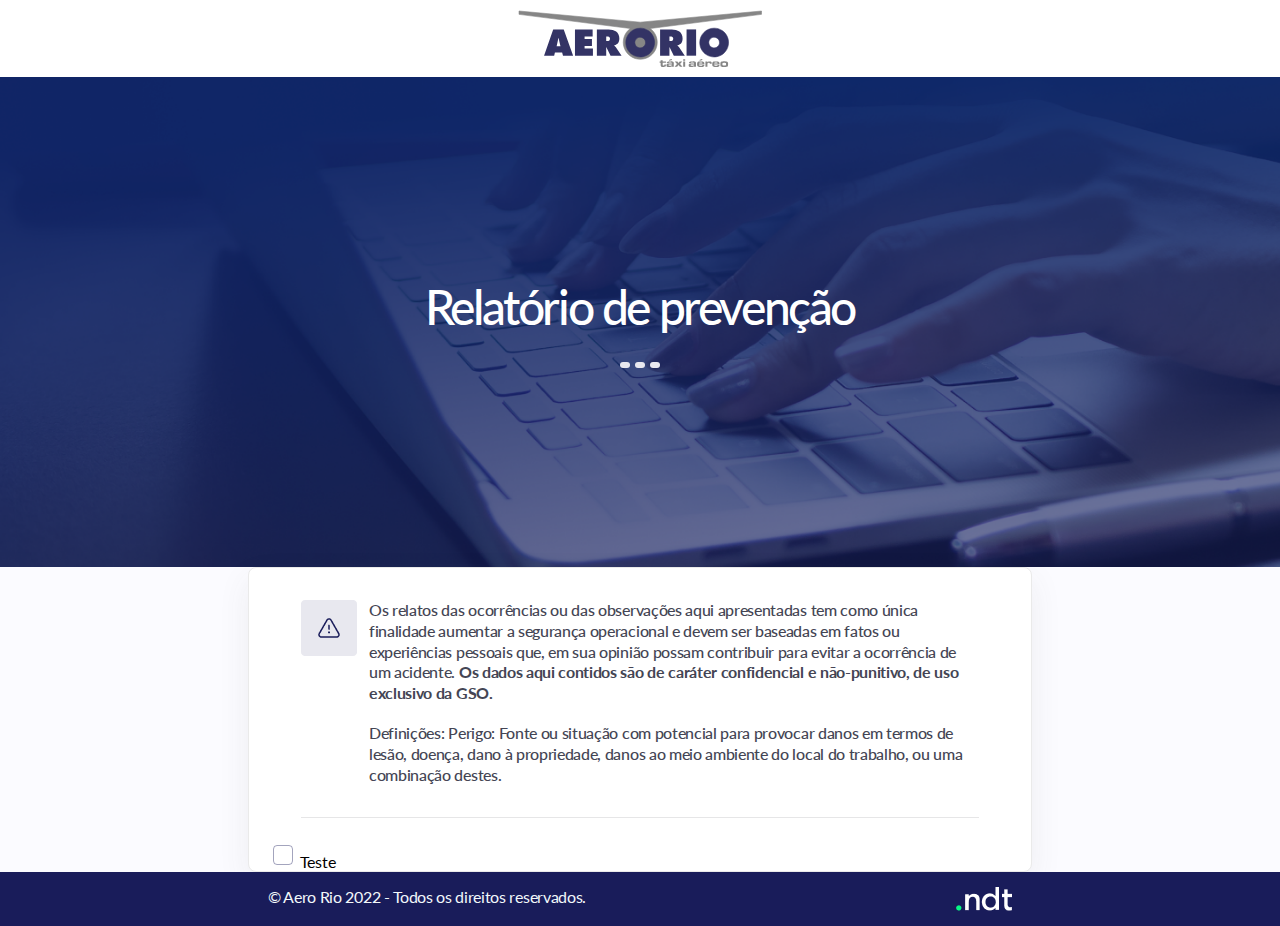
==== index.html @ 5cd5f774 "first commit" ====
<!DOCTYPE html>
<html lang="pt-br">
<head>
    <meta charset="UTF-8">
    <meta http-equiv="X-UA-Compatible" content="IE=edge">
    <meta name="viewport" content="width=device-width, initial-scale=1.0">
    <link href="https://fonts.googleapis.com/css2?family=Lato:wght@400;700&display=swap" rel="stylesheet">
    <link rel="stylesheet" href="assets/css/style.compilado.css">


    <title>Aero Rio - Prevenção 1</title>
</head>
<body>
    <main id="page__prevencao1">

        <!--MENU HEADER-->
        <nav id="header" class="intro-bg ">
            <div class="header container">
                <a href="/index.html"><img src="/assets/img/img-principal/aerorio-logo.svg" alt="logo da aero rio"></a>
            </div>
        </nav>
        <section id="introducao" class="introducao-bg">
            <h1>Relatório de prevenção</h1>
            <div class="swipper-introducao">
                <span></span>
                <span></span>
                <span></span>
            </div>
        </section>

        <section id="formulario-prevencao1" class="form-bg">
            <div class="formulario-prevencao1 container">
                <div class="informacao-formulario">
                    <div class="img-atencao">
                        <img src="/assets/img/img-principal/Warning.png" alt="">
                    </div>
                    <div class="informacoes">
                        <p>
                            Os relatos das ocorrências ou das observações aqui apresentadas tem como única 
                            finalidade aumentar a segurança operacional e devem ser baseadas em fatos ou experiências 
                            pessoais que, em sua opinião possam contribuir para evitar a ocorrência de um acidente. 
                           <span>Os dados aqui contidos são de caráter confidencial e não-punitivo, de uso exclusivo da GSO.</span> 
                        </p>
                        <br>
                        <p>
                            Definições: Perigo: Fonte ou situação com potencial para provocar danos 
                            em termos de lesão, doença, dano à propriedade, danos ao meio ambiente do local do 
                            trabalho, ou uma combinação destes.
                        </p>
                    </div>
                </div>

                <div class="detalhe-form">
                    <span id="ativo"></span>
                    <span></span>
                </div>

                <form action="#">
                    <div>
                        <input type="checkbox" id="teste" name="teste" checked>
                        <label for="teste">Teste</label>
                    </div>
                </form>
            </div>
        </section>

        <section id="footer" class="footer-bg">
            <div class="footer container">
                <p>&copy; Aero Rio 2022 - Todos os direitos reservados.</p>
                <div class="menus">
                    <a href=""><img src="/assets/img/img-principal/ndt-logo.png" alt=""></a>
                </div>
            </div>
        </section>
    </main>

    <script type="module" src="./assets/js/main.js"></script>

</body>
</html>
---- assets/css/style.compilado.css ----
body{--cor-branco: #ffffff;--cor-primary: #FF8D00;--cor-c1: #F8F9FA;--cor-c2: #F1F3F5;--cor-c3: #E9ECEF;--cor-c4: rgba(222, 226, 230, 1);--cor-c6: #ADB5BD;--cor-c7: #868E96;--cor-c8: #495057;--cor-c9: #343A40;--cor-c10: #212529;--cor-c11: #070C17}body,p,h1,h2,ul,li{margin:0px;padding:0px;font-family:"Lato",sans-serif}li{list-style:none}ol{padding:0}a{text-decoration:none}*::after,*::before{box-sizing:border-box}*{box-sizing:border-box;text-rendering:optimizelegibility;-webkit-font-smoothing:antialiased}button{background:initial;border:initial;-webkit-appearance:none;font-family:"Lato",sans-serif}button:active{border-style:initial}button:focus{outline:initial}button[type=button],button[type=submit],button[type=reset]{-webkit-appearance:none}button[type=submit]{-webkit-appearance:none;-moz-appearance:none;appearance:none}img{display:block;max-width:100%;-o-object-fit:contain;object-fit:contain}fieldset{-webkit-margin-start:0px;margin-inline-start:0px;-webkit-margin-end:0px;margin-inline-end:0px;min-inline-size:-webkit-min-content;min-inline-size:-moz-min-content;min-inline-size:min-content;border-width:2px;border-style:none;border-color:rgba(0,0,0,0);-o-border-image:initial;border-image:initial}figure{display:block;-webkit-margin-before:0;margin-block-start:0;-webkit-margin-after:0;margin-block-end:0;-webkit-margin-start:0;margin-inline-start:0;-webkit-margin-end:0;margin-inline-end:0}:focus{outline:0px rgba(0,0,0,0) !important}input[type=submit]{-webkit-appearance:none;-moz-appearance:none;appearance:none}input{-webkit-appearance:none}[type=button]{-webkit-appearance:none}select{-webkit-appearance:none}body,html{scroll-behavior:smooth;overflow-x:hidden;background-color:#fcfcfc}.container{max-width:784px;margin-left:auto;margin-right:auto;box-sizing:border-box;padding-left:20px;padding-right:20px}.body__prevencao1 .intro-bg{background-color:var(--cor-branco)}.body__prevencao1 .form-bg{background:#fbfbff}.body__prevencao1 .footer-bg{background:#191c5a}.body__prevencao1 #header .header{display:flex;align-items:center;gap:240px;position:relative;justify-content:center;padding:10px}.body__prevencao1 #introducao{background:url(/assets/img/img-principal/aero-bg.png) no-repeat;background-size:cover;height:490px;display:flex;justify-content:center;align-items:center;flex-direction:column}.body__prevencao1 #introducao h1{font-weight:500;font-size:48px;line-height:130%;color:var(--cor-branco);text-align:center;letter-spacing:-0.05em}.body__prevencao1 #introducao .swipper-introducao{display:flex;margin-top:24px;gap:5px}.body__prevencao1 #introducao .swipper-introducao span{display:block;width:10px;height:6px;background:#e8e8ef;border-radius:4px}.body__prevencao1 #formulario-prevencao1 .formulario-prevencao1{background:#fff;border:1px solid #eaeaea;box-shadow:0px 12px 32px rgba(77,78,81,.08);border-radius:8px}.body__prevencao1 #formulario-prevencao1 .formulario-prevencao1 .informacao-formulario{display:flex;gap:12px;margin-top:32px;margin-left:32px;margin-right:32px;margin-bottom:24px;border-bottom:1px solid #e6e6e7}.body__prevencao1 #formulario-prevencao1 .formulario-prevencao1 .informacao-formulario .img-atencao img{min-width:56px}.body__prevencao1 #formulario-prevencao1 .formulario-prevencao1 .informacao-formulario .informacoes{margin-bottom:32px}.body__prevencao1 #formulario-prevencao1 .formulario-prevencao1 .informacao-formulario .informacoes p{font-weight:500;font-size:16px;line-height:130%;letter-spacing:-0.02em;color:#444554}.body__prevencao1 #formulario-prevencao1 .formulario-prevencao1 .informacao-formulario .informacoes p span{font-weight:bold}.body__prevencao1 #formulario-prevencao1 .formulario-prevencao1 form input[type=checkbox]{border:1px solid rgba(25,28,90,.4);border-radius:4px;width:20px;height:20px;cursor:pointer}.body__prevencao1 #footer .footer{display:flex;color:var(--cor-branco);justify-content:space-between;padding-top:15px;padding-bottom:15px}.body__prevencao1 #footer .footer p{font-size:16px;line-height:120%;letter-spacing:-0.02em;color:#f2f8fa}/*# sourceMappingURL=style.compilado.css.map */
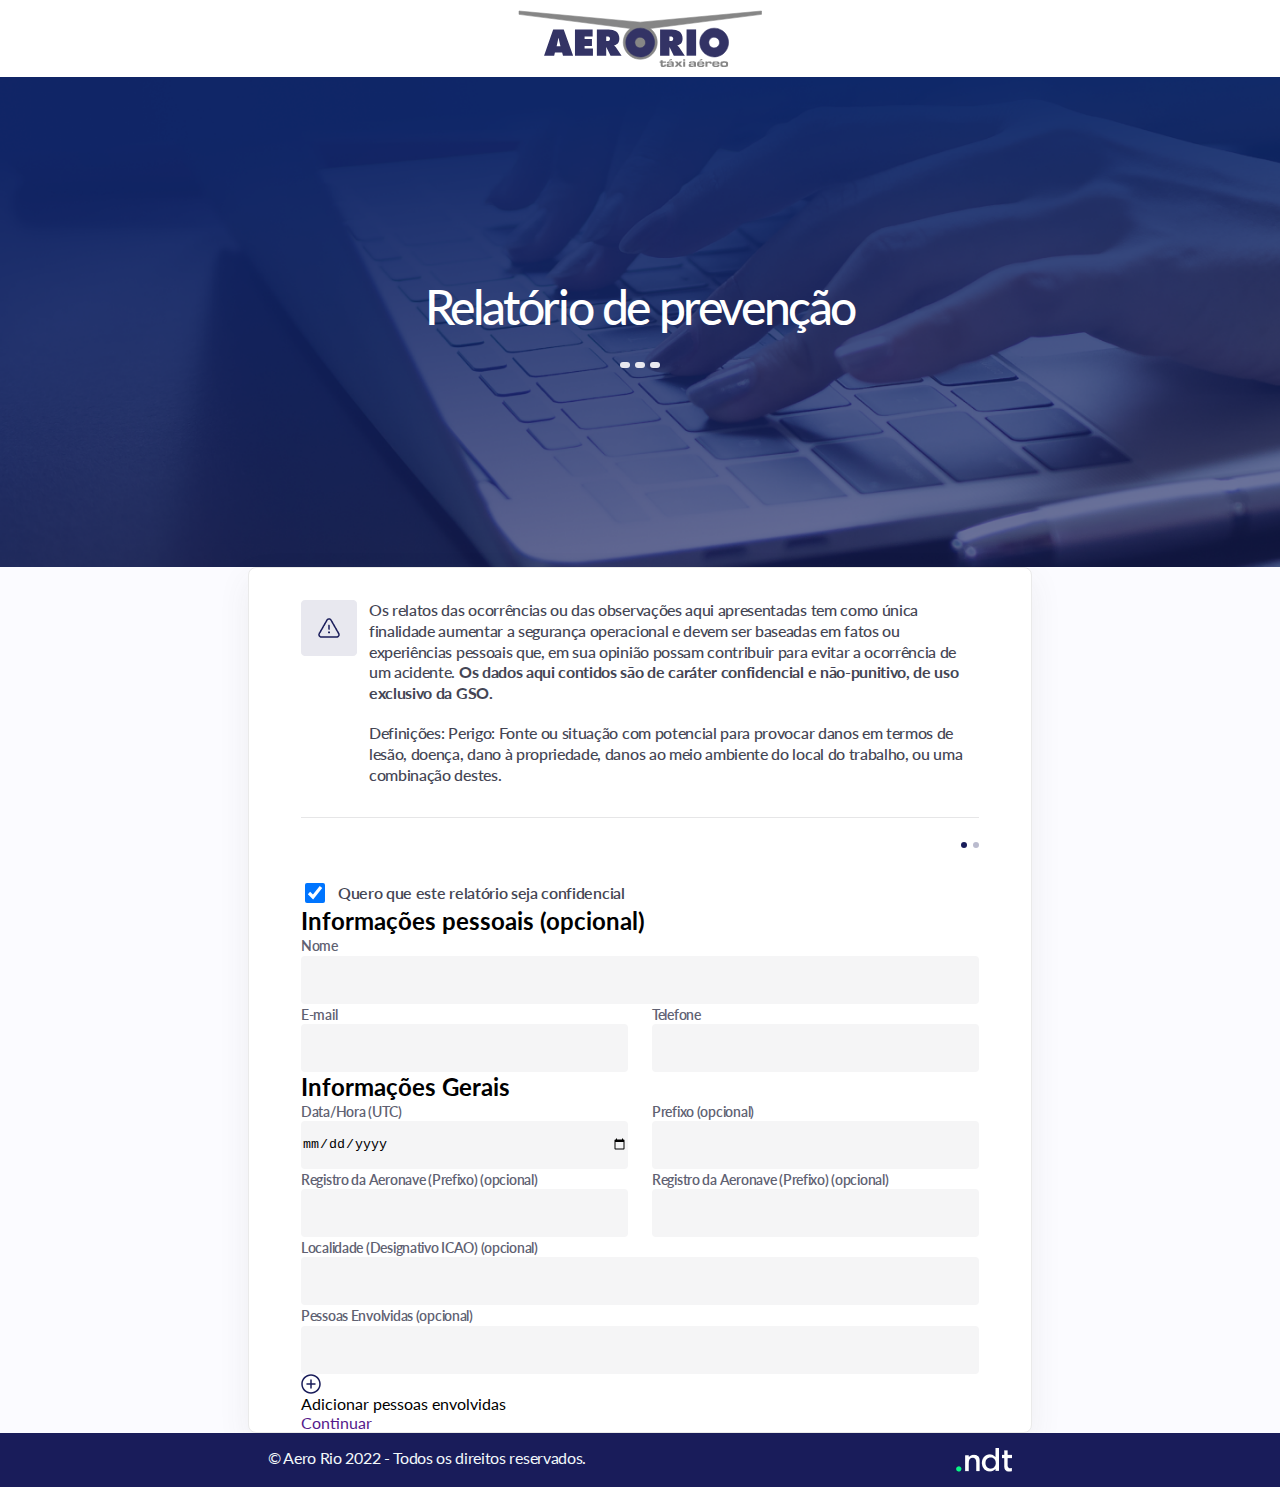
==== commit 3fe79a1b: "definindo estilos iniciais" ====
--- a/index.html
+++ b/index.html
@@ -50,17 +50,83 @@
                     </div>
                 </div>
 
-                <div class="detalhe-form">
-                    <span id="ativo"></span>
-                    <span></span>
+                <div class="formulario">
+                    <div class="detalhe-form">
+                        <span id="ativo"></span>
+                        <span></span>
+                    </div>
+    
+                    <form action="#">
+                        <div class="checkbox">
+                            <input type="checkbox" id="checkbox" name="checkbox" checked>
+                            <label for="checkbox">Quero que este relatório seja confidencial</label>
+                        </div>
+
+                        <h2>Informações pessoais (opcional)</h2>
+
+                        <div class="form-padrao">
+                            <label for="">Nome</label>
+                            <input type="text" name="" id="">
+                        </div>
+
+                        <div class="form-padrao grid-2">
+                            <div >
+                                <label for="">E-mail</label>
+                                <input type="email" name="" id="">
+                            </div>
+    
+                            <div>
+                                <label for="">Telefone</label>
+                                <input type="tel" name="" id="">
+                            </div>
+                        </div>
+
+                        <h2>Informações Gerais</h2>
+
+                        <div class="grid-2">
+                            <div>
+                                <label for="">Data/Hora (UTC)</label>
+                                <input type="date" name="" id="">
+                            </div>
+    
+                            <div>
+                                <label for="">Prefixo  (opcional)</label>
+                                <input type="text" name="" id="">
+                            </div>
+                        </div>
+
+                        <div class=" grid-2">
+                            <div>
+                                <label for="">Registro da Aeronave (Prefixo) (opcional) </label>
+                                <input type="text" name="" id="">
+                            </div>
+    
+                            <div>
+                                <label for="">Registro da Aeronave (Prefixo) (opcional) </label>
+                                <input type="text" name="" id="">
+                            </div>
+                        </div>
+
+                        <div>
+                            <label for="">Localidade (Designativo ICAO) (opcional)</label>
+                            <input type="text" name="" id="">
+                        </div>
+
+                        <div>
+                            <label for="">Pessoas Envolvidas (opcional)</label>
+                            <input type="text" name="" id="">
+                        </div>
+
+                        <div class="adicional">
+                            <img src="/assets/img/img-principal/simbolo-plus.svg" alt="">
+                            <p>Adicionar pessoas envolvidas</p>
+                        </div>
+
+                        <a href="">Continuar</a>
+                    </form>
+
                 </div>
-
-                <form action="#">
-                    <div>
-                        <input type="checkbox" id="teste" name="teste" checked>
-                        <label for="teste">Teste</label>
-                    </div>
-                </form>
+                
             </div>
         </section>
 
--- a/assets/css/style.compilado.css
+++ b/assets/css/style.compilado.css
@@ -1 +1 @@
-body{--cor-branco: #ffffff;--cor-primary: #FF8D00;--cor-c1: #F8F9FA;--cor-c2: #F1F3F5;--cor-c3: #E9ECEF;--cor-c4: rgba(222, 226, 230, 1);--cor-c6: #ADB5BD;--cor-c7: #868E96;--cor-c8: #495057;--cor-c9: #343A40;--cor-c10: #212529;--cor-c11: #070C17}body,p,h1,h2,ul,li{margin:0px;padding:0px;font-family:"Lato",sans-serif}li{list-style:none}ol{padding:0}a{text-decoration:none}*::after,*::before{box-sizing:border-box}*{box-sizing:border-box;text-rendering:optimizelegibility;-webkit-font-smoothing:antialiased}button{background:initial;border:initial;-webkit-appearance:none;font-family:"Lato",sans-serif}button:active{border-style:initial}button:focus{outline:initial}button[type=button],button[type=submit],button[type=reset]{-webkit-appearance:none}button[type=submit]{-webkit-appearance:none;-moz-appearance:none;appearance:none}img{display:block;max-width:100%;-o-object-fit:contain;object-fit:contain}fieldset{-webkit-margin-start:0px;margin-inline-start:0px;-webkit-margin-end:0px;margin-inline-end:0px;min-inline-size:-webkit-min-content;min-inline-size:-moz-min-content;min-inline-size:min-content;border-width:2px;border-style:none;border-color:rgba(0,0,0,0);-o-border-image:initial;border-image:initial}figure{display:block;-webkit-margin-before:0;margin-block-start:0;-webkit-margin-after:0;margin-block-end:0;-webkit-margin-start:0;margin-inline-start:0;-webkit-margin-end:0;margin-inline-end:0}:focus{outline:0px rgba(0,0,0,0) !important}input[type=submit]{-webkit-appearance:none;-moz-appearance:none;appearance:none}input{-webkit-appearance:none}[type=button]{-webkit-appearance:none}select{-webkit-appearance:none}body,html{scroll-behavior:smooth;overflow-x:hidden;background-color:#fcfcfc}.container{max-width:784px;margin-left:auto;margin-right:auto;box-sizing:border-box;padding-left:20px;padding-right:20px}.body__prevencao1 .intro-bg{background-color:var(--cor-branco)}.body__prevencao1 .form-bg{background:#fbfbff}.body__prevencao1 .footer-bg{background:#191c5a}.body__prevencao1 #header .header{display:flex;align-items:center;gap:240px;position:relative;justify-content:center;padding:10px}.body__prevencao1 #introducao{background:url(/assets/img/img-principal/aero-bg.png) no-repeat;background-size:cover;height:490px;display:flex;justify-content:center;align-items:center;flex-direction:column}.body__prevencao1 #introducao h1{font-weight:500;font-size:48px;line-height:130%;color:var(--cor-branco);text-align:center;letter-spacing:-0.05em}.body__prevencao1 #introducao .swipper-introducao{display:flex;margin-top:24px;gap:5px}.body__prevencao1 #introducao .swipper-introducao span{display:block;width:10px;height:6px;background:#e8e8ef;border-radius:4px}.body__prevencao1 #formulario-prevencao1 .formulario-prevencao1{background:#fff;border:1px solid #eaeaea;box-shadow:0px 12px 32px rgba(77,78,81,.08);border-radius:8px}.body__prevencao1 #formulario-prevencao1 .formulario-prevencao1 .informacao-formulario{display:flex;gap:12px;margin-top:32px;margin-left:32px;margin-right:32px;margin-bottom:24px;border-bottom:1px solid #e6e6e7}.body__prevencao1 #formulario-prevencao1 .formulario-prevencao1 .informacao-formulario .img-atencao img{min-width:56px}.body__prevencao1 #formulario-prevencao1 .formulario-prevencao1 .informacao-formulario .informacoes{margin-bottom:32px}.body__prevencao1 #formulario-prevencao1 .formulario-prevencao1 .informacao-formulario .informacoes p{font-weight:500;font-size:16px;line-height:130%;letter-spacing:-0.02em;color:#444554}.body__prevencao1 #formulario-prevencao1 .formulario-prevencao1 .informacao-formulario .informacoes p span{font-weight:bold}.body__prevencao1 #formulario-prevencao1 .formulario-prevencao1 form input[type=checkbox]{border:1px solid rgba(25,28,90,.4);border-radius:4px;width:20px;height:20px;cursor:pointer}.body__prevencao1 #footer .footer{display:flex;color:var(--cor-branco);justify-content:space-between;padding-top:15px;padding-bottom:15px}.body__prevencao1 #footer .footer p{font-size:16px;line-height:120%;letter-spacing:-0.02em;color:#f2f8fa}/*# sourceMappingURL=style.compilado.css.map */+body{--cor-branco: #ffffff;--cor-primary: #FF8D00;--cor-c1: #F8F9FA;--cor-c2: #F1F3F5;--cor-c3: #E9ECEF;--cor-c4: rgba(222, 226, 230, 1);--cor-c6: #ADB5BD;--cor-c7: #868E96;--cor-c8: #495057;--cor-c9: #343A40;--cor-c10: #212529;--cor-c11: #070C17}body,p,h1,h2,ul,li{margin:0px;padding:0px;font-family:"Lato",sans-serif}li{list-style:none}ol{padding:0}a{text-decoration:none}*::after,*::before{box-sizing:border-box}*{box-sizing:border-box;text-rendering:optimizelegibility;-webkit-font-smoothing:antialiased}button{background:initial;border:initial;-webkit-appearance:none;font-family:"Lato",sans-serif}button:active{border-style:initial}button:focus{outline:initial}button[type=button],button[type=submit],button[type=reset]{-webkit-appearance:none}button[type=submit]{-webkit-appearance:none;-moz-appearance:none;appearance:none}img{display:block;max-width:100%;-o-object-fit:contain;object-fit:contain}fieldset{-webkit-margin-start:0px;margin-inline-start:0px;-webkit-margin-end:0px;margin-inline-end:0px;min-inline-size:-webkit-min-content;min-inline-size:-moz-min-content;min-inline-size:min-content;border-width:2px;border-style:none;border-color:rgba(0,0,0,0);-o-border-image:initial;border-image:initial}figure{display:block;-webkit-margin-before:0;margin-block-start:0;-webkit-margin-after:0;margin-block-end:0;-webkit-margin-start:0;margin-inline-start:0;-webkit-margin-end:0;margin-inline-end:0}input[type=submit]{-webkit-appearance:none;-moz-appearance:none;appearance:none}[type=button]{-webkit-appearance:none}select{-webkit-appearance:none}body,html{scroll-behavior:smooth;overflow-x:hidden;background-color:#fcfcfc}.container{max-width:784px;margin-left:auto;margin-right:auto;box-sizing:border-box;padding-left:20px;padding-right:20px}.body__prevencao1 .intro-bg{background-color:var(--cor-branco)}.body__prevencao1 .form-bg{background:#fbfbff}.body__prevencao1 .footer-bg{background:#191c5a}.body__prevencao1 #header .header{display:flex;align-items:center;gap:240px;position:relative;justify-content:center;padding:10px}.body__prevencao1 #introducao{background:url(/assets/img/img-principal/aero-bg.png) no-repeat;background-size:cover;height:490px;display:flex;justify-content:center;align-items:center;flex-direction:column}.body__prevencao1 #introducao h1{font-weight:500;font-size:48px;line-height:130%;color:var(--cor-branco);text-align:center;letter-spacing:-0.05em}.body__prevencao1 #introducao .swipper-introducao{display:flex;margin-top:24px;gap:5px}.body__prevencao1 #introducao .swipper-introducao span{display:block;width:10px;height:6px;background:#e8e8ef;border-radius:4px}.body__prevencao1 #formulario-prevencao1 .formulario-prevencao1{background:#fff;border:1px solid #eaeaea;box-shadow:0px 12px 32px rgba(77,78,81,.08);border-radius:8px}.body__prevencao1 #formulario-prevencao1 .formulario-prevencao1 .informacao-formulario{display:flex;gap:12px;margin-top:32px;margin-left:32px;margin-right:32px;margin-bottom:24px;border-bottom:1px solid #e6e6e7}.body__prevencao1 #formulario-prevencao1 .formulario-prevencao1 .informacao-formulario .img-atencao img{min-width:56px}.body__prevencao1 #formulario-prevencao1 .formulario-prevencao1 .informacao-formulario .informacoes{margin-bottom:32px}.body__prevencao1 #formulario-prevencao1 .formulario-prevencao1 .informacao-formulario .informacoes p{font-weight:500;font-size:16px;line-height:130%;letter-spacing:-0.02em;color:#444554}.body__prevencao1 #formulario-prevencao1 .formulario-prevencao1 .informacao-formulario .informacoes p span{font-weight:bold}.body__prevencao1 #formulario-prevencao1 .formulario-prevencao1 .formulario{margin-left:32px;margin-right:32px}.body__prevencao1 #formulario-prevencao1 .formulario-prevencao1 .formulario .detalhe-form{display:flex;gap:6px;justify-content:flex-end;margin-bottom:32px}.body__prevencao1 #formulario-prevencao1 .formulario-prevencao1 .formulario .detalhe-form span{display:block;width:6px;height:6px;border-radius:50%;background:#babbce}.body__prevencao1 #formulario-prevencao1 .formulario-prevencao1 .formulario .detalhe-form #ativo{background:#191c5a}.body__prevencao1 #formulario-prevencao1 .formulario-prevencao1 .formulario form .checkbox{display:flex;align-items:center;gap:10px}.body__prevencao1 #formulario-prevencao1 .formulario-prevencao1 .formulario form .checkbox input[type=checkbox]{border:1px solid rgba(25,28,90,.4);border-radius:4px;width:20px;height:20px;cursor:pointer}.body__prevencao1 #formulario-prevencao1 .formulario-prevencao1 .formulario form .checkbox label{font-weight:600;font-size:16px;line-height:130%;letter-spacing:-0.02em;color:#444554}.body__prevencao1 #formulario-prevencao1 .formulario-prevencao1 .formulario form input{background:#f5f5f6;border-radius:4px;border:none;width:100%;display:block;height:48px}.body__prevencao1 #formulario-prevencao1 .formulario-prevencao1 .formulario form label{font-weight:600;font-size:14px;line-height:130%;letter-spacing:-0.02em;color:#606172}.body__prevencao1 #formulario-prevencao1 .formulario-prevencao1 .formulario form .grid-2{display:grid;grid-template-columns:1fr 1fr;gap:24px}.body__prevencao1 #footer .footer{display:flex;color:var(--cor-branco);justify-content:space-between;padding-top:15px;padding-bottom:15px}.body__prevencao1 #footer .footer p{font-size:16px;line-height:120%;letter-spacing:-0.02em;color:#f2f8fa}/*# sourceMappingURL=style.compilado.css.map */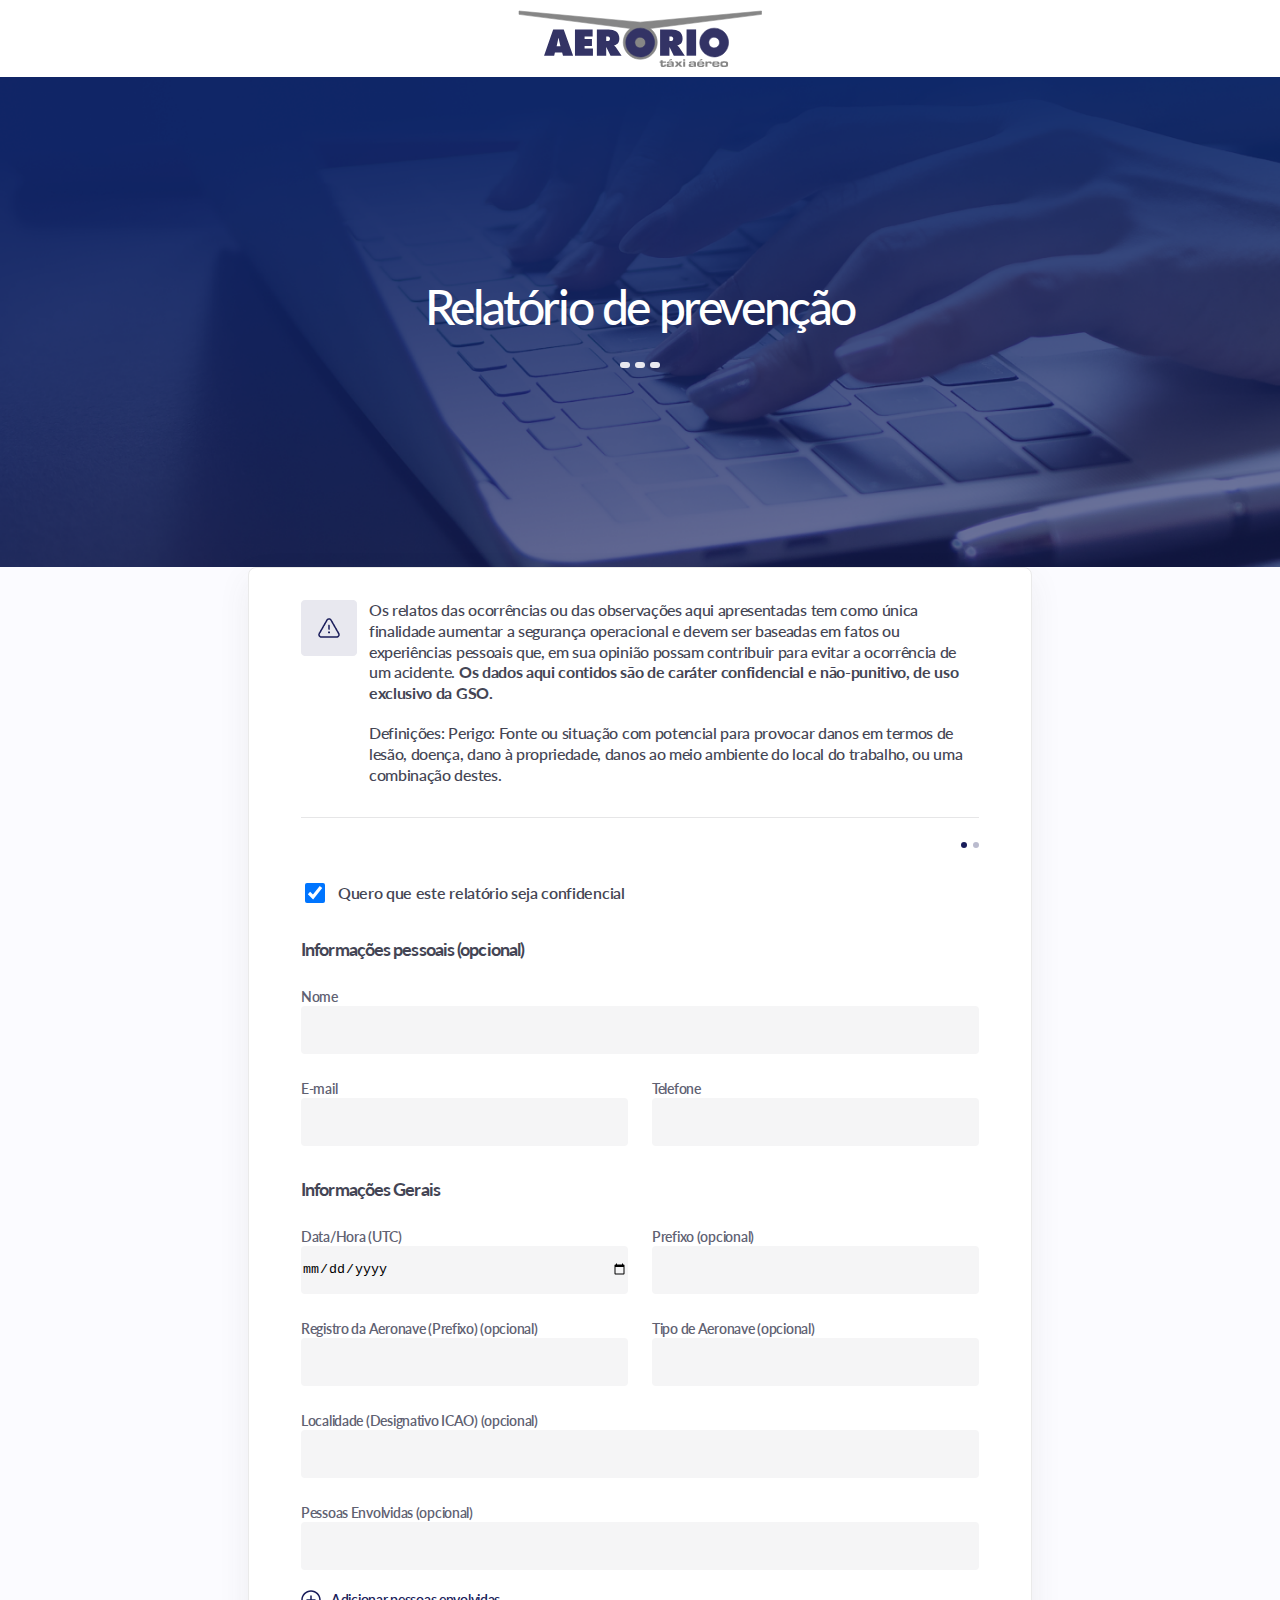
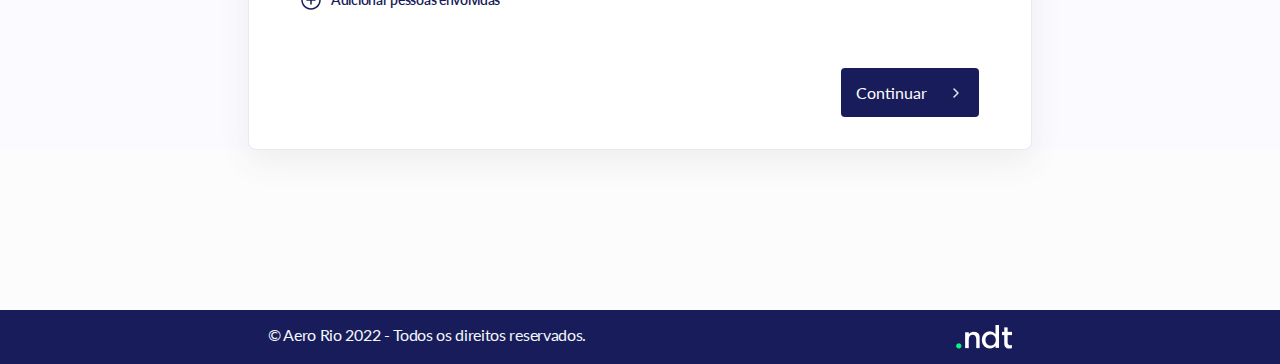
==== commit 384560a7: "finalizando a primeira página do formulário" ====
--- a/index.html
+++ b/index.html
@@ -69,13 +69,13 @@
                             <input type="text" name="" id="">
                         </div>
 
-                        <div class="form-padrao grid-2">
-                            <div >
+                        <div class=" grid-2">
+                            <div class="form-padrao">
                                 <label for="">E-mail</label>
                                 <input type="email" name="" id="">
                             </div>
     
-                            <div>
+                            <div class="form-padrao">
                                 <label for="">Telefone</label>
                                 <input type="tel" name="" id="">
                             </div>
@@ -84,45 +84,49 @@
                         <h2>Informações Gerais</h2>
 
                         <div class="grid-2">
-                            <div>
+                            <div class="form-padrao">
                                 <label for="">Data/Hora (UTC)</label>
                                 <input type="date" name="" id="">
                             </div>
     
-                            <div>
+                            <div class="form-padrao">
                                 <label for="">Prefixo  (opcional)</label>
                                 <input type="text" name="" id="">
                             </div>
                         </div>
 
                         <div class=" grid-2">
-                            <div>
+                            <div class="form-padrao">
                                 <label for="">Registro da Aeronave (Prefixo) (opcional) </label>
                                 <input type="text" name="" id="">
                             </div>
     
-                            <div>
-                                <label for="">Registro da Aeronave (Prefixo) (opcional) </label>
+                            <div class="form-padrao">
+                                <label for="">Tipo de Aeronave (opcional) </label>
                                 <input type="text" name="" id="">
                             </div>
                         </div>
 
-                        <div>
+                        <div class="form-padrao">
                             <label for="">Localidade (Designativo ICAO) (opcional)</label>
                             <input type="text" name="" id="">
                         </div>
 
-                        <div>
+                        <div class="form-padrao">
                             <label for="">Pessoas Envolvidas (opcional)</label>
                             <input type="text" name="" id="">
                         </div>
 
                         <div class="adicional">
-                            <img src="/assets/img/img-principal/simbolo-plus.svg" alt="">
-                            <p>Adicionar pessoas envolvidas</p>
+                            <a href=""><img src="/assets/img/img-principal/simbolo-plus.svg" alt=""></a>
+                            <a>Adicionar pessoas envolvidas</a>
                         </div>
-
-                        <a href="">Continuar</a>
+                        
+                        <div class="continuar">
+                            <a href="">Continuar</a>
+                           
+                        </div>
+                       
                     </form>
 
                 </div>
--- a/assets/css/style.compilado.css
+++ b/assets/css/style.compilado.css
@@ -1 +1 @@
-body{--cor-branco: #ffffff;--cor-primary: #FF8D00;--cor-c1: #F8F9FA;--cor-c2: #F1F3F5;--cor-c3: #E9ECEF;--cor-c4: rgba(222, 226, 230, 1);--cor-c6: #ADB5BD;--cor-c7: #868E96;--cor-c8: #495057;--cor-c9: #343A40;--cor-c10: #212529;--cor-c11: #070C17}body,p,h1,h2,ul,li{margin:0px;padding:0px;font-family:"Lato",sans-serif}li{list-style:none}ol{padding:0}a{text-decoration:none}*::after,*::before{box-sizing:border-box}*{box-sizing:border-box;text-rendering:optimizelegibility;-webkit-font-smoothing:antialiased}button{background:initial;border:initial;-webkit-appearance:none;font-family:"Lato",sans-serif}button:active{border-style:initial}button:focus{outline:initial}button[type=button],button[type=submit],button[type=reset]{-webkit-appearance:none}button[type=submit]{-webkit-appearance:none;-moz-appearance:none;appearance:none}img{display:block;max-width:100%;-o-object-fit:contain;object-fit:contain}fieldset{-webkit-margin-start:0px;margin-inline-start:0px;-webkit-margin-end:0px;margin-inline-end:0px;min-inline-size:-webkit-min-content;min-inline-size:-moz-min-content;min-inline-size:min-content;border-width:2px;border-style:none;border-color:rgba(0,0,0,0);-o-border-image:initial;border-image:initial}figure{display:block;-webkit-margin-before:0;margin-block-start:0;-webkit-margin-after:0;margin-block-end:0;-webkit-margin-start:0;margin-inline-start:0;-webkit-margin-end:0;margin-inline-end:0}input[type=submit]{-webkit-appearance:none;-moz-appearance:none;appearance:none}[type=button]{-webkit-appearance:none}select{-webkit-appearance:none}body,html{scroll-behavior:smooth;overflow-x:hidden;background-color:#fcfcfc}.container{max-width:784px;margin-left:auto;margin-right:auto;box-sizing:border-box;padding-left:20px;padding-right:20px}.body__prevencao1 .intro-bg{background-color:var(--cor-branco)}.body__prevencao1 .form-bg{background:#fbfbff}.body__prevencao1 .footer-bg{background:#191c5a}.body__prevencao1 #header .header{display:flex;align-items:center;gap:240px;position:relative;justify-content:center;padding:10px}.body__prevencao1 #introducao{background:url(/assets/img/img-principal/aero-bg.png) no-repeat;background-size:cover;height:490px;display:flex;justify-content:center;align-items:center;flex-direction:column}.body__prevencao1 #introducao h1{font-weight:500;font-size:48px;line-height:130%;color:var(--cor-branco);text-align:center;letter-spacing:-0.05em}.body__prevencao1 #introducao .swipper-introducao{display:flex;margin-top:24px;gap:5px}.body__prevencao1 #introducao .swipper-introducao span{display:block;width:10px;height:6px;background:#e8e8ef;border-radius:4px}.body__prevencao1 #formulario-prevencao1 .formulario-prevencao1{background:#fff;border:1px solid #eaeaea;box-shadow:0px 12px 32px rgba(77,78,81,.08);border-radius:8px}.body__prevencao1 #formulario-prevencao1 .formulario-prevencao1 .informacao-formulario{display:flex;gap:12px;margin-top:32px;margin-left:32px;margin-right:32px;margin-bottom:24px;border-bottom:1px solid #e6e6e7}.body__prevencao1 #formulario-prevencao1 .formulario-prevencao1 .informacao-formulario .img-atencao img{min-width:56px}.body__prevencao1 #formulario-prevencao1 .formulario-prevencao1 .informacao-formulario .informacoes{margin-bottom:32px}.body__prevencao1 #formulario-prevencao1 .formulario-prevencao1 .informacao-formulario .informacoes p{font-weight:500;font-size:16px;line-height:130%;letter-spacing:-0.02em;color:#444554}.body__prevencao1 #formulario-prevencao1 .formulario-prevencao1 .informacao-formulario .informacoes p span{font-weight:bold}.body__prevencao1 #formulario-prevencao1 .formulario-prevencao1 .formulario{margin-left:32px;margin-right:32px}.body__prevencao1 #formulario-prevencao1 .formulario-prevencao1 .formulario .detalhe-form{display:flex;gap:6px;justify-content:flex-end;margin-bottom:32px}.body__prevencao1 #formulario-prevencao1 .formulario-prevencao1 .formulario .detalhe-form span{display:block;width:6px;height:6px;border-radius:50%;background:#babbce}.body__prevencao1 #formulario-prevencao1 .formulario-prevencao1 .formulario .detalhe-form #ativo{background:#191c5a}.body__prevencao1 #formulario-prevencao1 .formulario-prevencao1 .formulario form .checkbox{display:flex;align-items:center;gap:10px}.body__prevencao1 #formulario-prevencao1 .formulario-prevencao1 .formulario form .checkbox input[type=checkbox]{border:1px solid rgba(25,28,90,.4);border-radius:4px;width:20px;height:20px;cursor:pointer}.body__prevencao1 #formulario-prevencao1 .formulario-prevencao1 .formulario form .checkbox label{font-weight:600;font-size:16px;line-height:130%;letter-spacing:-0.02em;color:#444554}.body__prevencao1 #formulario-prevencao1 .formulario-prevencao1 .formulario form input{background:#f5f5f6;border-radius:4px;border:none;width:100%;display:block;height:48px}.body__prevencao1 #formulario-prevencao1 .formulario-prevencao1 .formulario form label{font-weight:600;font-size:14px;line-height:130%;letter-spacing:-0.02em;color:#606172}.body__prevencao1 #formulario-prevencao1 .formulario-prevencao1 .formulario form .grid-2{display:grid;grid-template-columns:1fr 1fr;gap:24px}.body__prevencao1 #footer .footer{display:flex;color:var(--cor-branco);justify-content:space-between;padding-top:15px;padding-bottom:15px}.body__prevencao1 #footer .footer p{font-size:16px;line-height:120%;letter-spacing:-0.02em;color:#f2f8fa}/*# sourceMappingURL=style.compilado.css.map */+body{--cor-branco: #ffffff;--cor-primary: #FF8D00;--cor-c1: #F8F9FA;--cor-c2: #F1F3F5;--cor-c3: #E9ECEF;--cor-c4: rgba(222, 226, 230, 1);--cor-c6: #ADB5BD;--cor-c7: #868E96;--cor-c8: #495057;--cor-c9: #343A40;--cor-c10: #212529;--cor-c11: #070C17}body,p,h1,h2,ul,li{margin:0px;padding:0px;font-family:"Lato",sans-serif}li{list-style:none}ol{padding:0}a{text-decoration:none}*::after,*::before{box-sizing:border-box}*{box-sizing:border-box;text-rendering:optimizelegibility;-webkit-font-smoothing:antialiased}button{background:initial;border:initial;-webkit-appearance:none;font-family:"Lato",sans-serif}button:active{border-style:initial}button:focus{outline:initial}button[type=button],button[type=submit],button[type=reset]{-webkit-appearance:none}button[type=submit]{-webkit-appearance:none;-moz-appearance:none;appearance:none}img{display:block;max-width:100%;-o-object-fit:contain;object-fit:contain}fieldset{-webkit-margin-start:0px;margin-inline-start:0px;-webkit-margin-end:0px;margin-inline-end:0px;min-inline-size:-webkit-min-content;min-inline-size:-moz-min-content;min-inline-size:min-content;border-width:2px;border-style:none;border-color:rgba(0,0,0,0);-o-border-image:initial;border-image:initial}figure{display:block;-webkit-margin-before:0;margin-block-start:0;-webkit-margin-after:0;margin-block-end:0;-webkit-margin-start:0;margin-inline-start:0;-webkit-margin-end:0;margin-inline-end:0}input[type=submit]{-webkit-appearance:none;-moz-appearance:none;appearance:none}[type=button]{-webkit-appearance:none}select{-webkit-appearance:none}body,html{scroll-behavior:smooth;overflow-x:hidden;background-color:#fcfcfc}.container{max-width:784px;margin-left:auto;margin-right:auto;box-sizing:border-box;padding-left:20px;padding-right:20px}.body__prevencao1 .intro-bg{background-color:var(--cor-branco)}.body__prevencao1 .form-bg{background:#fbfbff}.body__prevencao1 .footer-bg{background:#191c5a}.body__prevencao1 #header .header{display:flex;align-items:center;gap:240px;position:relative;justify-content:center;padding:10px}.body__prevencao1 #introducao{background:url(/assets/img/img-principal/aero-bg.png) no-repeat;background-size:cover;height:490px;display:flex;justify-content:center;align-items:center;flex-direction:column}.body__prevencao1 #introducao h1{font-weight:500;font-size:48px;line-height:130%;color:var(--cor-branco);text-align:center;letter-spacing:-0.05em}.body__prevencao1 #introducao .swipper-introducao{display:flex;margin-top:24px;gap:5px}.body__prevencao1 #introducao .swipper-introducao span{display:block;width:10px;height:6px;background:#e8e8ef;border-radius:4px}.body__prevencao1 #formulario-prevencao1 .formulario-prevencao1{background:#fff;border:1px solid #eaeaea;box-shadow:0px 12px 32px rgba(77,78,81,.08);border-radius:8px;margin-bottom:160px}.body__prevencao1 #formulario-prevencao1 .formulario-prevencao1 .informacao-formulario{display:flex;gap:12px;margin-top:32px;margin-left:32px;margin-right:32px;margin-bottom:24px;border-bottom:1px solid #e6e6e7}.body__prevencao1 #formulario-prevencao1 .formulario-prevencao1 .informacao-formulario .img-atencao img{min-width:56px}.body__prevencao1 #formulario-prevencao1 .formulario-prevencao1 .informacao-formulario .informacoes{margin-bottom:32px}.body__prevencao1 #formulario-prevencao1 .formulario-prevencao1 .informacao-formulario .informacoes p{font-weight:500;font-size:16px;line-height:130%;letter-spacing:-0.02em;color:#444554}.body__prevencao1 #formulario-prevencao1 .formulario-prevencao1 .informacao-formulario .informacoes p span{font-weight:bold}.body__prevencao1 #formulario-prevencao1 .formulario-prevencao1 .formulario{margin-left:32px;margin-right:32px}.body__prevencao1 #formulario-prevencao1 .formulario-prevencao1 .formulario .detalhe-form{display:flex;gap:6px;justify-content:flex-end;margin-bottom:32px}.body__prevencao1 #formulario-prevencao1 .formulario-prevencao1 .formulario .detalhe-form span{display:block;width:6px;height:6px;border-radius:50%;background:#babbce}.body__prevencao1 #formulario-prevencao1 .formulario-prevencao1 .formulario .detalhe-form #ativo{background:#191c5a}.body__prevencao1 #formulario-prevencao1 .formulario-prevencao1 .formulario form h2{margin-top:32px;font-weight:700;font-size:18px;line-height:130%;letter-spacing:-0.05em;color:#444554}.body__prevencao1 #formulario-prevencao1 .formulario-prevencao1 .formulario form .form-padrao{margin-top:24px}.body__prevencao1 #formulario-prevencao1 .formulario-prevencao1 .formulario form .checkbox{display:flex;align-items:center;gap:10px}.body__prevencao1 #formulario-prevencao1 .formulario-prevencao1 .formulario form .checkbox input[type=checkbox]{border:1px solid rgba(25,28,90,.4);border-radius:4px;width:20px;height:20px;cursor:pointer}.body__prevencao1 #formulario-prevencao1 .formulario-prevencao1 .formulario form .checkbox label{font-weight:600;font-size:16px;line-height:130%;letter-spacing:-0.02em;color:#444554}.body__prevencao1 #formulario-prevencao1 .formulario-prevencao1 .formulario form input{background:#f5f5f6;border-radius:4px;border:none;width:100%;display:block;height:48px}.body__prevencao1 #formulario-prevencao1 .formulario-prevencao1 .formulario form label{font-weight:600;font-size:14px;line-height:130%;letter-spacing:-0.02em;color:#606172}.body__prevencao1 #formulario-prevencao1 .formulario-prevencao1 .formulario form .grid-2{display:grid;grid-template-columns:1fr 1fr;gap:24px}.body__prevencao1 #formulario-prevencao1 .formulario-prevencao1 .formulario form .adicional{display:flex;align-items:center;gap:10px;margin-top:20px;margin-bottom:58px}.body__prevencao1 #formulario-prevencao1 .formulario-prevencao1 .formulario form .adicional a{font-weight:600;font-size:14px;line-height:130%;letter-spacing:-0.02em;color:#191c5a;cursor:pointer}.body__prevencao1 #formulario-prevencao1 .formulario-prevencao1 .formulario form .continuar{display:flex;justify-content:flex-end;margin-bottom:32px}.body__prevencao1 #formulario-prevencao1 .formulario-prevencao1 .formulario form .continuar a{background:#191c5a;border-radius:4px;color:#fff;text-decoration:none;padding:15px 52px 15px 15px;background-image:url("/assets/img/img-principal/arrow-button.svg");background-repeat:no-repeat;background-position:right 20px center}.body__prevencao1 #footer .footer{display:flex;color:var(--cor-branco);justify-content:space-between;padding-top:15px;padding-bottom:15px}.body__prevencao1 #footer .footer p{font-size:16px;line-height:120%;letter-spacing:-0.02em;color:#f2f8fa}/*# sourceMappingURL=style.compilado.css.map */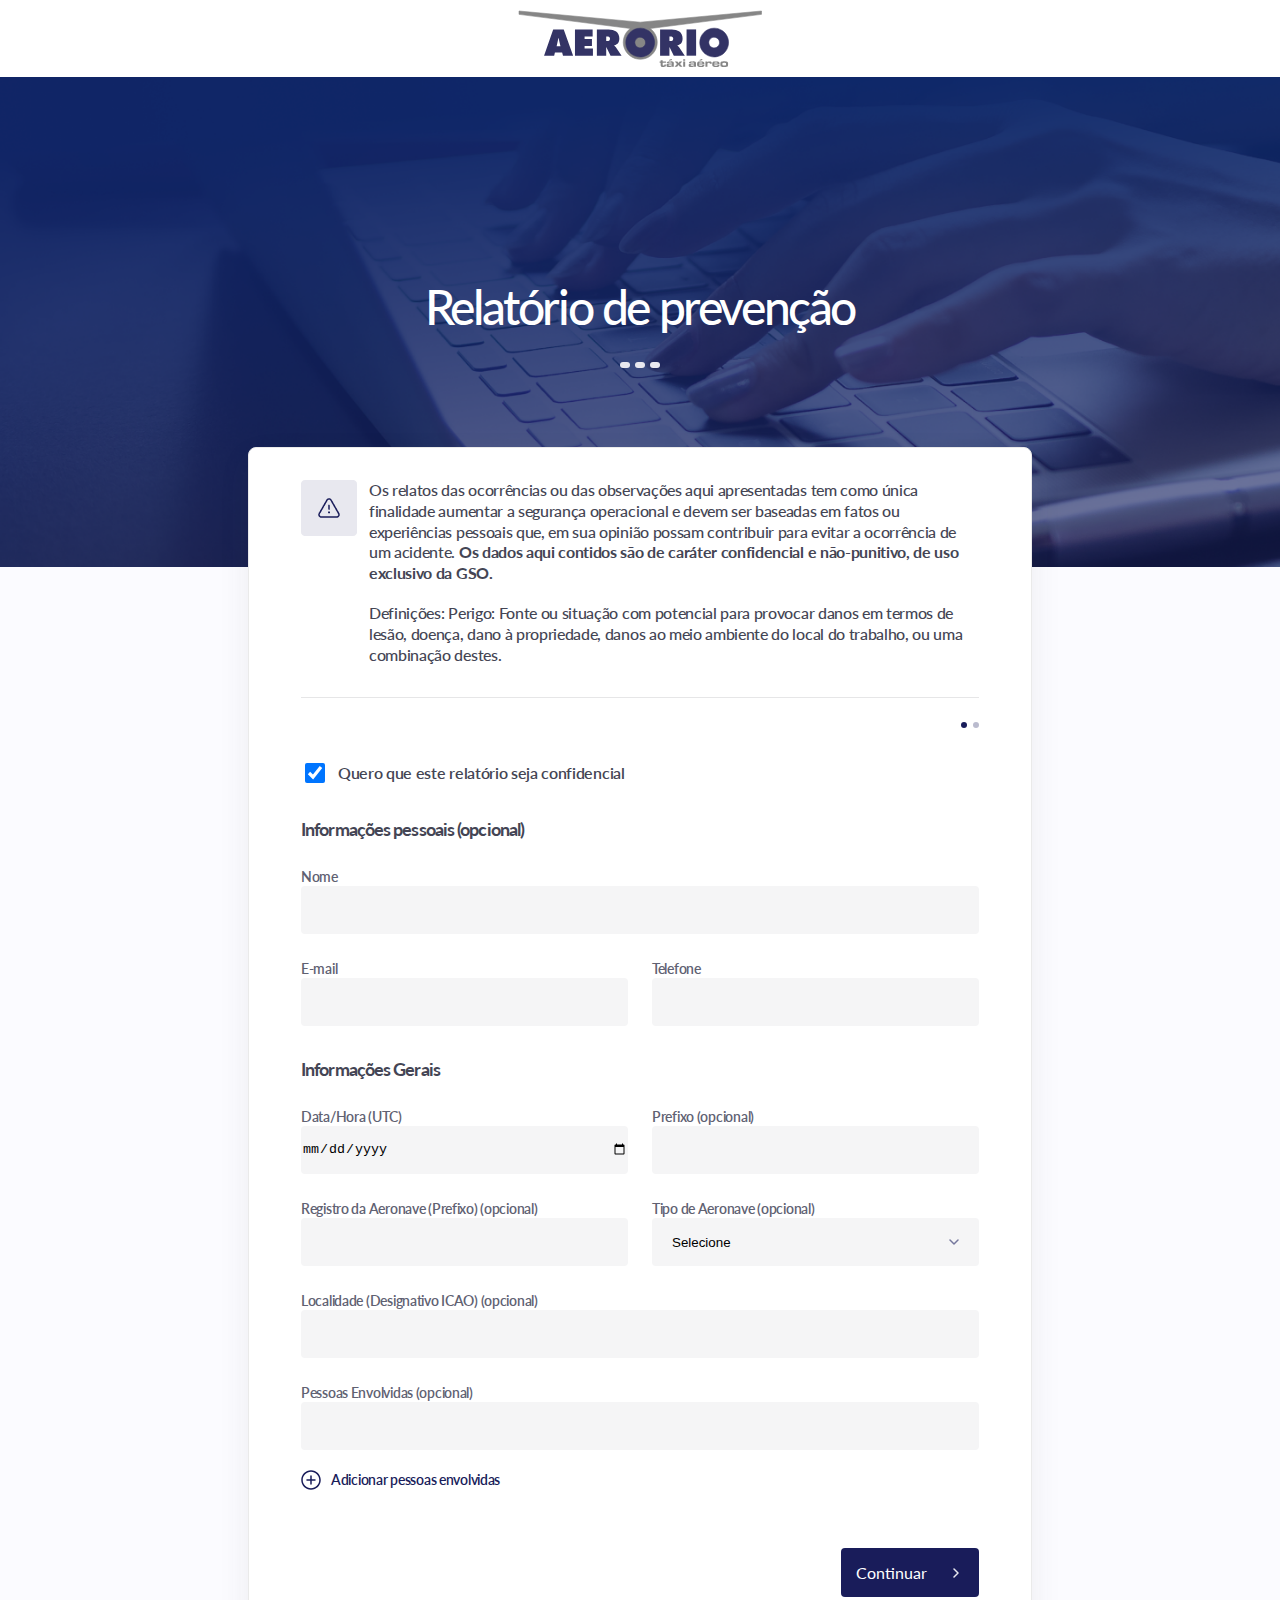
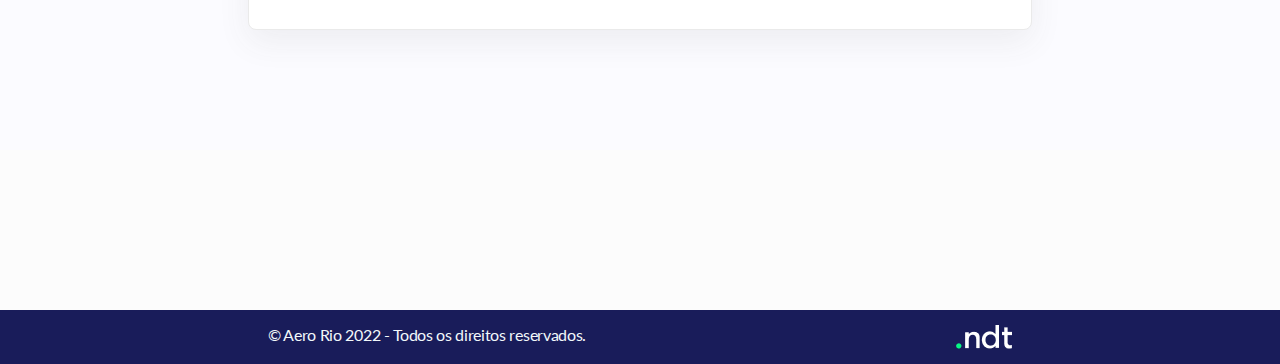
==== commit 6377125e: "finalizando página inicial" ====
--- a/index.html
+++ b/index.html
@@ -103,7 +103,11 @@
     
                             <div class="form-padrao">
                                 <label for="">Tipo de Aeronave (opcional) </label>
-                                <input type="text" name="" id="">
+                                <select name="select">
+                                    <option value="valor1" selected>Selecione</option>
+                                    <option value="valor2">Valor 1</option>
+                                    <option value="valor3">Valor 2</option>
+                                  </select>
                             </div>
                         </div>
 
--- a/assets/css/style.compilado.css
+++ b/assets/css/style.compilado.css
@@ -1 +1 @@
-body{--cor-branco: #ffffff;--cor-primary: #FF8D00;--cor-c1: #F8F9FA;--cor-c2: #F1F3F5;--cor-c3: #E9ECEF;--cor-c4: rgba(222, 226, 230, 1);--cor-c6: #ADB5BD;--cor-c7: #868E96;--cor-c8: #495057;--cor-c9: #343A40;--cor-c10: #212529;--cor-c11: #070C17}body,p,h1,h2,ul,li{margin:0px;padding:0px;font-family:"Lato",sans-serif}li{list-style:none}ol{padding:0}a{text-decoration:none}*::after,*::before{box-sizing:border-box}*{box-sizing:border-box;text-rendering:optimizelegibility;-webkit-font-smoothing:antialiased}button{background:initial;border:initial;-webkit-appearance:none;font-family:"Lato",sans-serif}button:active{border-style:initial}button:focus{outline:initial}button[type=button],button[type=submit],button[type=reset]{-webkit-appearance:none}button[type=submit]{-webkit-appearance:none;-moz-appearance:none;appearance:none}img{display:block;max-width:100%;-o-object-fit:contain;object-fit:contain}fieldset{-webkit-margin-start:0px;margin-inline-start:0px;-webkit-margin-end:0px;margin-inline-end:0px;min-inline-size:-webkit-min-content;min-inline-size:-moz-min-content;min-inline-size:min-content;border-width:2px;border-style:none;border-color:rgba(0,0,0,0);-o-border-image:initial;border-image:initial}figure{display:block;-webkit-margin-before:0;margin-block-start:0;-webkit-margin-after:0;margin-block-end:0;-webkit-margin-start:0;margin-inline-start:0;-webkit-margin-end:0;margin-inline-end:0}input[type=submit]{-webkit-appearance:none;-moz-appearance:none;appearance:none}[type=button]{-webkit-appearance:none}select{-webkit-appearance:none}body,html{scroll-behavior:smooth;overflow-x:hidden;background-color:#fcfcfc}.container{max-width:784px;margin-left:auto;margin-right:auto;box-sizing:border-box;padding-left:20px;padding-right:20px}.body__prevencao1 .intro-bg{background-color:var(--cor-branco)}.body__prevencao1 .form-bg{background:#fbfbff}.body__prevencao1 .footer-bg{background:#191c5a}.body__prevencao1 #header .header{display:flex;align-items:center;gap:240px;position:relative;justify-content:center;padding:10px}.body__prevencao1 #introducao{background:url(/assets/img/img-principal/aero-bg.png) no-repeat;background-size:cover;height:490px;display:flex;justify-content:center;align-items:center;flex-direction:column}.body__prevencao1 #introducao h1{font-weight:500;font-size:48px;line-height:130%;color:var(--cor-branco);text-align:center;letter-spacing:-0.05em}.body__prevencao1 #introducao .swipper-introducao{display:flex;margin-top:24px;gap:5px}.body__prevencao1 #introducao .swipper-introducao span{display:block;width:10px;height:6px;background:#e8e8ef;border-radius:4px}.body__prevencao1 #formulario-prevencao1 .formulario-prevencao1{background:#fff;border:1px solid #eaeaea;box-shadow:0px 12px 32px rgba(77,78,81,.08);border-radius:8px;margin-bottom:160px}.body__prevencao1 #formulario-prevencao1 .formulario-prevencao1 .informacao-formulario{display:flex;gap:12px;margin-top:32px;margin-left:32px;margin-right:32px;margin-bottom:24px;border-bottom:1px solid #e6e6e7}.body__prevencao1 #formulario-prevencao1 .formulario-prevencao1 .informacao-formulario .img-atencao img{min-width:56px}.body__prevencao1 #formulario-prevencao1 .formulario-prevencao1 .informacao-formulario .informacoes{margin-bottom:32px}.body__prevencao1 #formulario-prevencao1 .formulario-prevencao1 .informacao-formulario .informacoes p{font-weight:500;font-size:16px;line-height:130%;letter-spacing:-0.02em;color:#444554}.body__prevencao1 #formulario-prevencao1 .formulario-prevencao1 .informacao-formulario .informacoes p span{font-weight:bold}.body__prevencao1 #formulario-prevencao1 .formulario-prevencao1 .formulario{margin-left:32px;margin-right:32px}.body__prevencao1 #formulario-prevencao1 .formulario-prevencao1 .formulario .detalhe-form{display:flex;gap:6px;justify-content:flex-end;margin-bottom:32px}.body__prevencao1 #formulario-prevencao1 .formulario-prevencao1 .formulario .detalhe-form span{display:block;width:6px;height:6px;border-radius:50%;background:#babbce}.body__prevencao1 #formulario-prevencao1 .formulario-prevencao1 .formulario .detalhe-form #ativo{background:#191c5a}.body__prevencao1 #formulario-prevencao1 .formulario-prevencao1 .formulario form h2{margin-top:32px;font-weight:700;font-size:18px;line-height:130%;letter-spacing:-0.05em;color:#444554}.body__prevencao1 #formulario-prevencao1 .formulario-prevencao1 .formulario form .form-padrao{margin-top:24px}.body__prevencao1 #formulario-prevencao1 .formulario-prevencao1 .formulario form .checkbox{display:flex;align-items:center;gap:10px}.body__prevencao1 #formulario-prevencao1 .formulario-prevencao1 .formulario form .checkbox input[type=checkbox]{border:1px solid rgba(25,28,90,.4);border-radius:4px;width:20px;height:20px;cursor:pointer}.body__prevencao1 #formulario-prevencao1 .formulario-prevencao1 .formulario form .checkbox label{font-weight:600;font-size:16px;line-height:130%;letter-spacing:-0.02em;color:#444554}.body__prevencao1 #formulario-prevencao1 .formulario-prevencao1 .formulario form input{background:#f5f5f6;border-radius:4px;border:none;width:100%;display:block;height:48px}.body__prevencao1 #formulario-prevencao1 .formulario-prevencao1 .formulario form label{font-weight:600;font-size:14px;line-height:130%;letter-spacing:-0.02em;color:#606172}.body__prevencao1 #formulario-prevencao1 .formulario-prevencao1 .formulario form .grid-2{display:grid;grid-template-columns:1fr 1fr;gap:24px}.body__prevencao1 #formulario-prevencao1 .formulario-prevencao1 .formulario form .adicional{display:flex;align-items:center;gap:10px;margin-top:20px;margin-bottom:58px}.body__prevencao1 #formulario-prevencao1 .formulario-prevencao1 .formulario form .adicional a{font-weight:600;font-size:14px;line-height:130%;letter-spacing:-0.02em;color:#191c5a;cursor:pointer}.body__prevencao1 #formulario-prevencao1 .formulario-prevencao1 .formulario form .continuar{display:flex;justify-content:flex-end;margin-bottom:32px}.body__prevencao1 #formulario-prevencao1 .formulario-prevencao1 .formulario form .continuar a{background:#191c5a;border-radius:4px;color:#fff;text-decoration:none;padding:15px 52px 15px 15px;background-image:url("/assets/img/img-principal/arrow-button.svg");background-repeat:no-repeat;background-position:right 20px center}.body__prevencao1 #footer .footer{display:flex;color:var(--cor-branco);justify-content:space-between;padding-top:15px;padding-bottom:15px}.body__prevencao1 #footer .footer p{font-size:16px;line-height:120%;letter-spacing:-0.02em;color:#f2f8fa}/*# sourceMappingURL=style.compilado.css.map */+body{--cor-branco: #ffffff;--cor-primary: #FF8D00;--cor-c1: #F8F9FA;--cor-c2: #F1F3F5;--cor-c3: #E9ECEF;--cor-c4: rgba(222, 226, 230, 1);--cor-c6: #ADB5BD;--cor-c7: #868E96;--cor-c8: #495057;--cor-c9: #343A40;--cor-c10: #212529;--cor-c11: #070C17}body,p,h1,h2,ul,li{margin:0px;padding:0px;font-family:"Lato",sans-serif}li{list-style:none}ol{padding:0}a{text-decoration:none}*::after,*::before{box-sizing:border-box}*{box-sizing:border-box;text-rendering:optimizelegibility;-webkit-font-smoothing:antialiased}button{background:initial;border:initial;-webkit-appearance:none;font-family:"Lato",sans-serif}button:active{border-style:initial}button:focus{outline:initial}button[type=button],button[type=submit],button[type=reset]{-webkit-appearance:none}button[type=submit]{-webkit-appearance:none;-moz-appearance:none;appearance:none}img{display:block;max-width:100%;-o-object-fit:contain;object-fit:contain}fieldset{-webkit-margin-start:0px;margin-inline-start:0px;-webkit-margin-end:0px;margin-inline-end:0px;min-inline-size:-webkit-min-content;min-inline-size:-moz-min-content;min-inline-size:min-content;border-width:2px;border-style:none;border-color:rgba(0,0,0,0);-o-border-image:initial;border-image:initial}figure{display:block;-webkit-margin-before:0;margin-block-start:0;-webkit-margin-after:0;margin-block-end:0;-webkit-margin-start:0;margin-inline-start:0;-webkit-margin-end:0;margin-inline-end:0}input[type=submit]{-webkit-appearance:none;-moz-appearance:none;appearance:none}[type=button]{-webkit-appearance:none}select{-webkit-appearance:none}body,html{scroll-behavior:smooth;overflow-x:hidden;background-color:#fcfcfc}.container{max-width:784px;margin-left:auto;margin-right:auto;box-sizing:border-box;padding-left:20px;padding-right:20px}.body__prevencao1 .intro-bg{background-color:var(--cor-branco)}.body__prevencao1 .form-bg{background:#fbfbff}.body__prevencao1 .footer-bg{background:#191c5a}.body__prevencao1 #header .header{display:flex;align-items:center;gap:240px;position:relative;justify-content:center;padding:10px}.body__prevencao1 #introducao{background:url(/assets/img/img-principal/aero-bg.png) no-repeat;background-size:cover;height:490px;display:flex;justify-content:center;align-items:center;flex-direction:column}.body__prevencao1 #introducao h1{font-weight:500;font-size:48px;line-height:130%;color:var(--cor-branco);text-align:center;letter-spacing:-0.05em}.body__prevencao1 #introducao .swipper-introducao{display:flex;margin-top:24px;gap:5px}.body__prevencao1 #introducao .swipper-introducao span{display:block;width:10px;height:6px;background:#e8e8ef;border-radius:4px}.body__prevencao1 #formulario-prevencao1 .formulario-prevencao1{background:#fff;border:1px solid #eaeaea;box-shadow:0px 12px 32px rgba(77,78,81,.08);border-radius:8px;margin-bottom:160px;position:relative;top:-120px}.body__prevencao1 #formulario-prevencao1 .formulario-prevencao1 .informacao-formulario{display:flex;gap:12px;margin-top:32px;margin-left:32px;margin-right:32px;margin-bottom:24px;border-bottom:1px solid #e6e6e7}.body__prevencao1 #formulario-prevencao1 .formulario-prevencao1 .informacao-formulario .img-atencao img{min-width:56px}.body__prevencao1 #formulario-prevencao1 .formulario-prevencao1 .informacao-formulario .informacoes{margin-bottom:32px}.body__prevencao1 #formulario-prevencao1 .formulario-prevencao1 .informacao-formulario .informacoes p{font-weight:500;font-size:16px;line-height:130%;letter-spacing:-0.02em;color:#444554}.body__prevencao1 #formulario-prevencao1 .formulario-prevencao1 .informacao-formulario .informacoes p span{font-weight:bold}.body__prevencao1 #formulario-prevencao1 .formulario-prevencao1 .formulario{margin-left:32px;margin-right:32px}.body__prevencao1 #formulario-prevencao1 .formulario-prevencao1 .formulario .detalhe-form{display:flex;gap:6px;justify-content:flex-end;margin-bottom:32px}.body__prevencao1 #formulario-prevencao1 .formulario-prevencao1 .formulario .detalhe-form span{display:block;width:6px;height:6px;border-radius:50%;background:#babbce}.body__prevencao1 #formulario-prevencao1 .formulario-prevencao1 .formulario .detalhe-form #ativo{background:#191c5a}.body__prevencao1 #formulario-prevencao1 .formulario-prevencao1 .formulario form h2{margin-top:32px;font-weight:700;font-size:18px;line-height:130%;letter-spacing:-0.05em;color:#444554}.body__prevencao1 #formulario-prevencao1 .formulario-prevencao1 .formulario form .form-padrao{margin-top:24px}.body__prevencao1 #formulario-prevencao1 .formulario-prevencao1 .formulario form .checkbox{display:flex;align-items:center;gap:10px}.body__prevencao1 #formulario-prevencao1 .formulario-prevencao1 .formulario form .checkbox input[type=checkbox]{border:1px solid rgba(25,28,90,.4);border-radius:4px;width:20px;height:20px;cursor:pointer}.body__prevencao1 #formulario-prevencao1 .formulario-prevencao1 .formulario form .checkbox label{font-weight:600;font-size:16px;line-height:130%;letter-spacing:-0.02em;color:#444554}.body__prevencao1 #formulario-prevencao1 .formulario-prevencao1 .formulario form input{background:#f5f5f6;border-radius:4px;border:none;width:100%;display:block;height:48px}.body__prevencao1 #formulario-prevencao1 .formulario-prevencao1 .formulario form select{background:#f5f5f6;border-radius:4px;border:none;width:100%;display:block;height:48px;padding-left:20px;background-image:url("/assets/img/img-principal/arrow-select.svg");background-repeat:no-repeat;background-position:right 20px center}.body__prevencao1 #formulario-prevencao1 .formulario-prevencao1 .formulario form label{font-weight:600;font-size:14px;line-height:130%;letter-spacing:-0.02em;color:#606172}.body__prevencao1 #formulario-prevencao1 .formulario-prevencao1 .formulario form .grid-2{display:grid;grid-template-columns:1fr 1fr;gap:24px}.body__prevencao1 #formulario-prevencao1 .formulario-prevencao1 .formulario form .adicional{display:flex;align-items:center;gap:10px;margin-top:20px;margin-bottom:58px}.body__prevencao1 #formulario-prevencao1 .formulario-prevencao1 .formulario form .adicional a{font-weight:600;font-size:14px;line-height:130%;letter-spacing:-0.02em;color:#191c5a;cursor:pointer}.body__prevencao1 #formulario-prevencao1 .formulario-prevencao1 .formulario form .continuar{display:flex;justify-content:flex-end;margin-bottom:32px}.body__prevencao1 #formulario-prevencao1 .formulario-prevencao1 .formulario form .continuar a{background:#191c5a;border-radius:4px;color:#fff;text-decoration:none;padding:15px 52px 15px 15px;background-image:url("/assets/img/img-principal/arrow-button.svg");background-repeat:no-repeat;background-position:right 20px center}.body__prevencao1 #footer .footer{display:flex;color:var(--cor-branco);justify-content:space-between;padding-top:15px;padding-bottom:15px}.body__prevencao1 #footer .footer p{font-size:16px;line-height:120%;letter-spacing:-0.02em;color:#f2f8fa}/*# sourceMappingURL=style.compilado.css.map */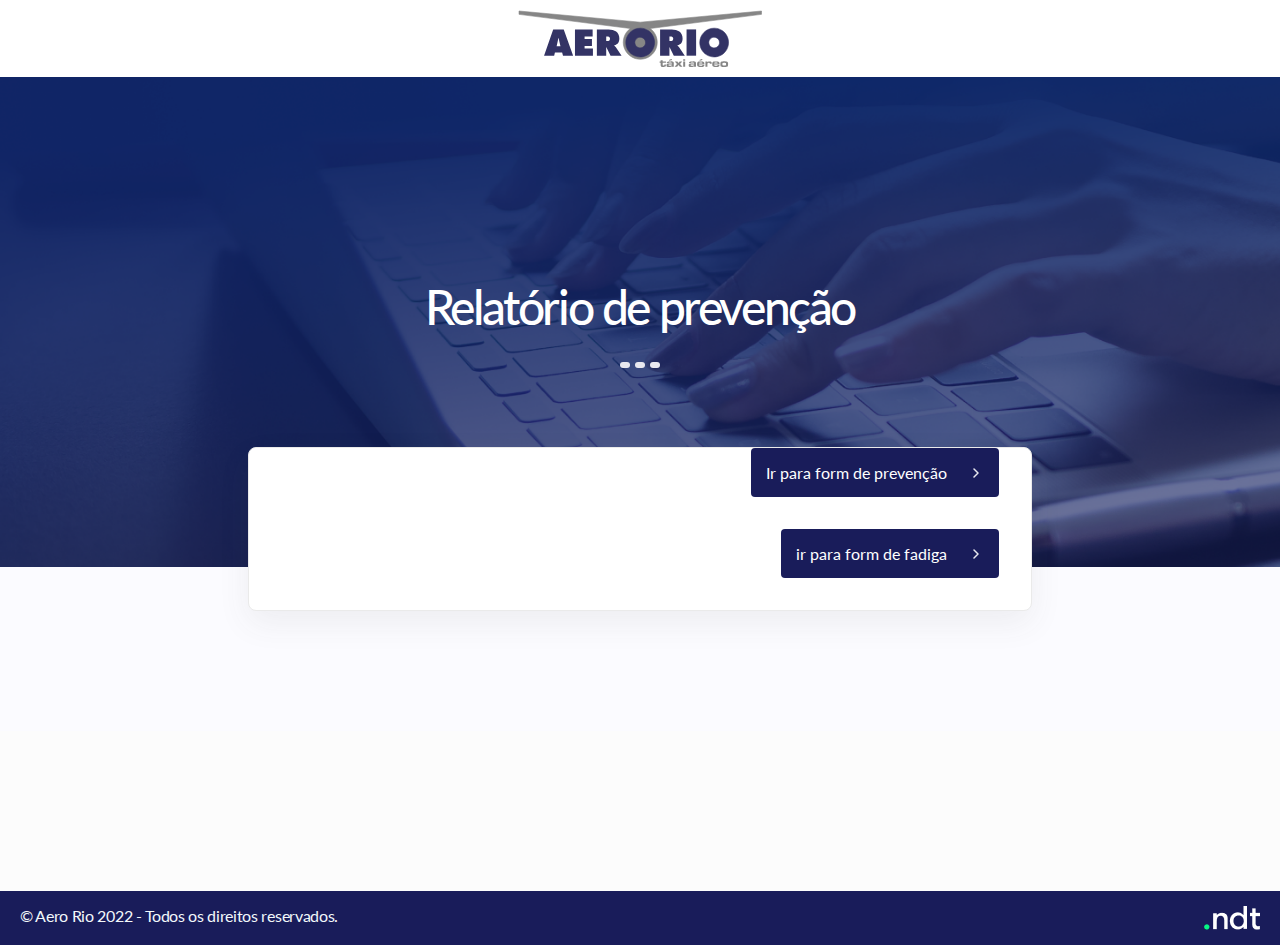
==== commit 34c9be36: "adicionando página de introdução (apenas para o netlify)" ====
--- a/index.html
+++ b/index.html
@@ -8,7 +8,7 @@
     <link rel="stylesheet" href="assets/css/style.compilado.css">
 
 
-    <title>Aero Rio - Prevenção 1</title>
+    <title>Aero Rio - Prevenção</title>
 </head>
 <body>
     <main id="page__prevencao1">
@@ -29,106 +29,19 @@
         </section>
 
         <section id="formulario-prevencao1" class="form-bg">
-            <div class="formulario-prevencao1 container">
-                <div class="informacao-formulario">
-                    <div class="img-atencao">
-                        <img src="/assets/img/img-principal/Warning.png" alt="">
-                    </div>
-                    <div class="informacoes">
-                        <p>
-                            Os relatos das ocorrências ou das observações aqui apresentadas tem como única 
-                            finalidade aumentar a segurança operacional e devem ser baseadas em fatos ou experiências 
-                            pessoais que, em sua opinião possam contribuir para evitar a ocorrência de um acidente. 
-                           <span>Os dados aqui contidos são de caráter confidencial e não-punitivo, de uso exclusivo da GSO.</span> 
-                        </p>
-                        <br>
-                        <p>
-                            Definições: Perigo: Fonte ou situação com potencial para provocar danos 
-                            em termos de lesão, doença, dano à propriedade, danos ao meio ambiente do local do 
-                            trabalho, ou uma combinação destes.
-                        </p>
-                    </div>
-                </div>
+            <div class="formulario-prevencao1 container-formulario">
+               
 
                 <div class="formulario">
-                    <div class="detalhe-form">
-                        <span id="ativo"></span>
-                        <span></span>
-                    </div>
+                   
     
                     <form action="#">
-                        <div class="checkbox">
-                            <input type="checkbox" id="checkbox" name="checkbox" checked>
-                            <label for="checkbox">Quero que este relatório seja confidencial</label>
-                        </div>
-
-                        <h2>Informações pessoais (opcional)</h2>
-
-                        <div class="form-padrao">
-                            <label for="">Nome</label>
-                            <input type="text" name="" id="">
-                        </div>
-
-                        <div class=" grid-2">
-                            <div class="form-padrao">
-                                <label for="">E-mail</label>
-                                <input type="email" name="" id="">
-                            </div>
-    
-                            <div class="form-padrao">
-                                <label for="">Telefone</label>
-                                <input type="tel" name="" id="">
-                            </div>
-                        </div>
-
-                        <h2>Informações Gerais</h2>
-
-                        <div class="grid-2">
-                            <div class="form-padrao">
-                                <label for="">Data/Hora (UTC)</label>
-                                <input type="date" name="" id="">
-                            </div>
-    
-                            <div class="form-padrao">
-                                <label for="">Prefixo  (opcional)</label>
-                                <input type="text" name="" id="">
-                            </div>
-                        </div>
-
-                        <div class=" grid-2">
-                            <div class="form-padrao">
-                                <label for="">Registro da Aeronave (Prefixo) (opcional) </label>
-                                <input type="text" name="" id="">
-                            </div>
-    
-                            <div class="form-padrao">
-                                <label for="">Tipo de Aeronave (opcional) </label>
-                                <select name="select">
-                                    <option value="valor1" selected>Selecione</option>
-                                    <option value="valor2">Valor 1</option>
-                                    <option value="valor3">Valor 2</option>
-                                  </select>
-                            </div>
-                        </div>
-
-                        <div class="form-padrao">
-                            <label for="">Localidade (Designativo ICAO) (opcional)</label>
-                            <input type="text" name="" id="">
-                        </div>
-
-                        <div class="form-padrao">
-                            <label for="">Pessoas Envolvidas (opcional)</label>
-                            <input type="text" name="" id="">
-                        </div>
-
-                        <div class="adicional">
-                            <a href=""><img src="/assets/img/img-principal/simbolo-plus.svg" alt=""></a>
-                            <a>Adicionar pessoas envolvidas</a>
-                        </div>
                         
                         <div class="continuar">
-                            <a href="">Continuar</a>
-                           
+                            <a href="/prevencao1.html">Ir para form de prevenção</a>
+                        </div>
+                        <div class="continuar">
+                            <a href="/fadiga01.html">ir para form de fadiga</a>
                         </div>
                        
                     </form>
--- a/assets/css/style.compilado.css
+++ b/assets/css/style.compilado.css
@@ -1 +1 @@
-body{--cor-branco: #ffffff;--cor-primary: #FF8D00;--cor-c1: #F8F9FA;--cor-c2: #F1F3F5;--cor-c3: #E9ECEF;--cor-c4: rgba(222, 226, 230, 1);--cor-c6: #ADB5BD;--cor-c7: #868E96;--cor-c8: #495057;--cor-c9: #343A40;--cor-c10: #212529;--cor-c11: #070C17}body,p,h1,h2,ul,li{margin:0px;padding:0px;font-family:"Lato",sans-serif}li{list-style:none}ol{padding:0}a{text-decoration:none}*::after,*::before{box-sizing:border-box}*{box-sizing:border-box;text-rendering:optimizelegibility;-webkit-font-smoothing:antialiased}button{background:initial;border:initial;-webkit-appearance:none;font-family:"Lato",sans-serif}button:active{border-style:initial}button:focus{outline:initial}button[type=button],button[type=submit],button[type=reset]{-webkit-appearance:none}button[type=submit]{-webkit-appearance:none;-moz-appearance:none;appearance:none}img{display:block;max-width:100%;-o-object-fit:contain;object-fit:contain}fieldset{-webkit-margin-start:0px;margin-inline-start:0px;-webkit-margin-end:0px;margin-inline-end:0px;min-inline-size:-webkit-min-content;min-inline-size:-moz-min-content;min-inline-size:min-content;border-width:2px;border-style:none;border-color:rgba(0,0,0,0);-o-border-image:initial;border-image:initial}figure{display:block;-webkit-margin-before:0;margin-block-start:0;-webkit-margin-after:0;margin-block-end:0;-webkit-margin-start:0;margin-inline-start:0;-webkit-margin-end:0;margin-inline-end:0}input[type=submit]{-webkit-appearance:none;-moz-appearance:none;appearance:none}[type=button]{-webkit-appearance:none}select{-webkit-appearance:none}body,html{scroll-behavior:smooth;overflow-x:hidden;background-color:#fcfcfc}.container{max-width:784px;margin-left:auto;margin-right:auto;box-sizing:border-box;padding-left:20px;padding-right:20px}.body__prevencao1 .intro-bg{background-color:var(--cor-branco)}.body__prevencao1 .form-bg{background:#fbfbff}.body__prevencao1 .footer-bg{background:#191c5a}.body__prevencao1 #header .header{display:flex;align-items:center;gap:240px;position:relative;justify-content:center;padding:10px}.body__prevencao1 #introducao{background:url(/assets/img/img-principal/aero-bg.png) no-repeat;background-size:cover;height:490px;display:flex;justify-content:center;align-items:center;flex-direction:column}.body__prevencao1 #introducao h1{font-weight:500;font-size:48px;line-height:130%;color:var(--cor-branco);text-align:center;letter-spacing:-0.05em}.body__prevencao1 #introducao .swipper-introducao{display:flex;margin-top:24px;gap:5px}.body__prevencao1 #introducao .swipper-introducao span{display:block;width:10px;height:6px;background:#e8e8ef;border-radius:4px}.body__prevencao1 #formulario-prevencao1 .formulario-prevencao1{background:#fff;border:1px solid #eaeaea;box-shadow:0px 12px 32px rgba(77,78,81,.08);border-radius:8px;margin-bottom:160px;position:relative;top:-120px}.body__prevencao1 #formulario-prevencao1 .formulario-prevencao1 .informacao-formulario{display:flex;gap:12px;margin-top:32px;margin-left:32px;margin-right:32px;margin-bottom:24px;border-bottom:1px solid #e6e6e7}.body__prevencao1 #formulario-prevencao1 .formulario-prevencao1 .informacao-formulario .img-atencao img{min-width:56px}.body__prevencao1 #formulario-prevencao1 .formulario-prevencao1 .informacao-formulario .informacoes{margin-bottom:32px}.body__prevencao1 #formulario-prevencao1 .formulario-prevencao1 .informacao-formulario .informacoes p{font-weight:500;font-size:16px;line-height:130%;letter-spacing:-0.02em;color:#444554}.body__prevencao1 #formulario-prevencao1 .formulario-prevencao1 .informacao-formulario .informacoes p span{font-weight:bold}.body__prevencao1 #formulario-prevencao1 .formulario-prevencao1 .formulario{margin-left:32px;margin-right:32px}.body__prevencao1 #formulario-prevencao1 .formulario-prevencao1 .formulario .detalhe-form{display:flex;gap:6px;justify-content:flex-end;margin-bottom:32px}.body__prevencao1 #formulario-prevencao1 .formulario-prevencao1 .formulario .detalhe-form span{display:block;width:6px;height:6px;border-radius:50%;background:#babbce}.body__prevencao1 #formulario-prevencao1 .formulario-prevencao1 .formulario .detalhe-form #ativo{background:#191c5a}.body__prevencao1 #formulario-prevencao1 .formulario-prevencao1 .formulario form h2{margin-top:32px;font-weight:700;font-size:18px;line-height:130%;letter-spacing:-0.05em;color:#444554}.body__prevencao1 #formulario-prevencao1 .formulario-prevencao1 .formulario form .form-padrao{margin-top:24px}.body__prevencao1 #formulario-prevencao1 .formulario-prevencao1 .formulario form .checkbox{display:flex;align-items:center;gap:10px}.body__prevencao1 #formulario-prevencao1 .formulario-prevencao1 .formulario form .checkbox input[type=checkbox]{border:1px solid rgba(25,28,90,.4);border-radius:4px;width:20px;height:20px;cursor:pointer}.body__prevencao1 #formulario-prevencao1 .formulario-prevencao1 .formulario form .checkbox label{font-weight:600;font-size:16px;line-height:130%;letter-spacing:-0.02em;color:#444554}.body__prevencao1 #formulario-prevencao1 .formulario-prevencao1 .formulario form input{background:#f5f5f6;border-radius:4px;border:none;width:100%;display:block;height:48px}.body__prevencao1 #formulario-prevencao1 .formulario-prevencao1 .formulario form select{background:#f5f5f6;border-radius:4px;border:none;width:100%;display:block;height:48px;padding-left:20px;background-image:url("/assets/img/img-principal/arrow-select.svg");background-repeat:no-repeat;background-position:right 20px center}.body__prevencao1 #formulario-prevencao1 .formulario-prevencao1 .formulario form label{font-weight:600;font-size:14px;line-height:130%;letter-spacing:-0.02em;color:#606172}.body__prevencao1 #formulario-prevencao1 .formulario-prevencao1 .formulario form .grid-2{display:grid;grid-template-columns:1fr 1fr;gap:24px}.body__prevencao1 #formulario-prevencao1 .formulario-prevencao1 .formulario form .adicional{display:flex;align-items:center;gap:10px;margin-top:20px;margin-bottom:58px}.body__prevencao1 #formulario-prevencao1 .formulario-prevencao1 .formulario form .adicional a{font-weight:600;font-size:14px;line-height:130%;letter-spacing:-0.02em;color:#191c5a;cursor:pointer}.body__prevencao1 #formulario-prevencao1 .formulario-prevencao1 .formulario form .continuar{display:flex;justify-content:flex-end;margin-bottom:32px}.body__prevencao1 #formulario-prevencao1 .formulario-prevencao1 .formulario form .continuar a{background:#191c5a;border-radius:4px;color:#fff;text-decoration:none;padding:15px 52px 15px 15px;background-image:url("/assets/img/img-principal/arrow-button.svg");background-repeat:no-repeat;background-position:right 20px center}.body__prevencao1 #footer .footer{display:flex;color:var(--cor-branco);justify-content:space-between;padding-top:15px;padding-bottom:15px}.body__prevencao1 #footer .footer p{font-size:16px;line-height:120%;letter-spacing:-0.02em;color:#f2f8fa}/*# sourceMappingURL=style.compilado.css.map */+body{--cor-branco: #ffffff;--cor-primary: #FF8D00;--cor-c1: #F8F9FA;--cor-c2: #F1F3F5;--cor-c3: #E9ECEF;--cor-c4: rgba(222, 226, 230, 1);--cor-c6: #ADB5BD;--cor-c7: #868E96;--cor-c8: #495057;--cor-c9: #343A40;--cor-c10: #212529;--cor-c11: #070C17}body,p,h1,h2,ul,li{margin:0px;padding:0px;font-family:"Lato",sans-serif}li{list-style:none}ol{padding:0}a{text-decoration:none}*::after,*::before{box-sizing:border-box}*{box-sizing:border-box;text-rendering:optimizelegibility;-webkit-font-smoothing:antialiased}button{background:initial;border:initial;-webkit-appearance:none;font-family:"Lato",sans-serif}button:active{border-style:initial}button:focus{outline:initial}button[type=button],button[type=submit],button[type=reset]{-webkit-appearance:none}button[type=submit]{-webkit-appearance:none;-moz-appearance:none;appearance:none}img{display:block;max-width:100%;-o-object-fit:contain;object-fit:contain}fieldset{-webkit-margin-start:0px;margin-inline-start:0px;-webkit-margin-end:0px;margin-inline-end:0px;min-inline-size:-webkit-min-content;min-inline-size:-moz-min-content;min-inline-size:min-content;border-width:2px;border-style:none;border-color:rgba(0,0,0,0);-o-border-image:initial;border-image:initial}figure{display:block;-webkit-margin-before:0;margin-block-start:0;-webkit-margin-after:0;margin-block-end:0;-webkit-margin-start:0;margin-inline-start:0;-webkit-margin-end:0;margin-inline-end:0}input[type=submit]{-webkit-appearance:none;-moz-appearance:none;appearance:none}[type=button]{-webkit-appearance:none}select{-webkit-appearance:none}body,html{scroll-behavior:smooth;overflow-x:hidden;background-color:#fcfcfc}.container-formulario{max-width:784px;margin-left:auto;margin-right:auto;box-sizing:border-box}.container{max-width:1600px;margin-left:auto;margin-right:auto;box-sizing:border-box;padding-left:20px;padding-right:20px}.modal-container.mostrar{display:flex}.modal-container{display:none;width:100vw;height:100vh;background:rgba(0,0,0,.5);position:fixed;top:0px;left:0px;z-index:50;justify-content:center;align-items:center}.modal-container .modal{background:#fff;border-radius:8px;max-width:320px;padding-bottom:8px}@media screen and (max-width: 539px){.modal-container .modal{min-width:320px}}.modal-container .modal .modal-chamada{display:flex;align-items:center;flex-direction:column;justify-content:center;text-align:center;padding-top:15px;margin:32px}.modal-container .modal .modal-chamada h1{font-weight:700;font-size:18px;line-height:130%;letter-spacing:-0.05em;color:#296e08;margin-top:21px}.modal-container .modal .modal-chamada p{font-weight:600;font-size:14px;line-height:130%;text-align:center;letter-spacing:-0.02em;color:#56576c;margin-top:12px}.modal-container .modal .modal-chamada #back{display:flex;gap:12px;margin-top:51px}.body__prevencao1 .intro-bg{background-color:var(--cor-branco)}.body__prevencao1 .form-bg{background:#fbfbff}.body__prevencao1 .footer-bg{background:#191c5a}.body__prevencao1 #header .header{display:flex;align-items:center;gap:240px;position:relative;justify-content:center;padding:10px}.body__prevencao1 #introducao{background:url(/assets/img/img-principal/aero-bg.png) no-repeat;background-size:cover;height:490px;display:flex;justify-content:center;align-items:center;flex-direction:column}.body__prevencao1 #introducao h1{font-weight:500;font-size:48px;line-height:130%;color:var(--cor-branco);text-align:center;letter-spacing:-0.05em}.body__prevencao1 #introducao .swipper-introducao{display:flex;margin-top:24px;gap:5px}.body__prevencao1 #introducao .swipper-introducao span{display:block;width:10px;height:6px;background:#e8e8ef;border-radius:4px}.body__prevencao1 #formulario-prevencao1 .formulario-prevencao1{background:#fff;border:1px solid #eaeaea;box-shadow:0px 12px 32px rgba(77,78,81,.08);border-radius:8px;margin-bottom:160px;position:relative;top:-120px}@media screen and (max-width: 768px){.body__prevencao1 #formulario-prevencao1 .formulario-prevencao1{margin-top:10px;margin-bottom:10px;top:0;max-width:340px}}.body__prevencao1 #formulario-prevencao1 .formulario-prevencao1 .informacao-formulario{display:flex;gap:12px;margin-top:32px;margin-left:32px;margin-right:32px;margin-bottom:24px;border-bottom:1px solid #e6e6e7}.body__prevencao1 #formulario-prevencao1 .formulario-prevencao1 .informacao-formulario .img-atencao img{min-width:56px}@media screen and (max-width: 768px){.body__prevencao1 #formulario-prevencao1 .formulario-prevencao1 .informacao-formulario{display:block;margin-left:10px;margin-right:10px}}.body__prevencao1 #formulario-prevencao1 .formulario-prevencao1 .informacao-formulario .informacoes{margin-bottom:32px}.body__prevencao1 #formulario-prevencao1 .formulario-prevencao1 .informacao-formulario .informacoes p{font-weight:500;font-size:16px;line-height:130%;letter-spacing:-0.02em;color:#444554}.body__prevencao1 #formulario-prevencao1 .formulario-prevencao1 .informacao-formulario .informacoes p span{font-weight:bold}.body__prevencao1 #formulario-prevencao1 .formulario-prevencao1 .formulario{margin-left:32px;margin-right:32px}@media screen and (max-width: 768px){.body__prevencao1 #formulario-prevencao1 .formulario-prevencao1 .formulario{margin-left:10px;margin-right:10px}}.body__prevencao1 #formulario-prevencao1 .formulario-prevencao1 .formulario .detalhe-form{display:flex;gap:6px;justify-content:flex-end;margin-bottom:32px}.body__prevencao1 #formulario-prevencao1 .formulario-prevencao1 .formulario .detalhe-form span{display:block;width:6px;height:6px;border-radius:50%;background:#babbce}.body__prevencao1 #formulario-prevencao1 .formulario-prevencao1 .formulario .detalhe-form #ativo{background:#191c5a}.body__prevencao1 #formulario-prevencao1 .formulario-prevencao1 .formulario form h2{margin-top:32px;font-weight:700;font-size:18px;line-height:130%;letter-spacing:-0.05em;color:#444554}.body__prevencao1 #formulario-prevencao1 .formulario-prevencao1 .formulario form .form-padrao{margin-top:24px}.body__prevencao1 #formulario-prevencao1 .formulario-prevencao1 .formulario form #opcao1,.body__prevencao1 #formulario-prevencao1 .formulario-prevencao1 .formulario form #opcao2{display:none}.body__prevencao1 #formulario-prevencao1 .formulario-prevencao1 .formulario form .ativar{display:block !important}.body__prevencao1 #formulario-prevencao1 .formulario-prevencao1 .formulario form .checkbox{display:flex;align-items:center;gap:10px}.body__prevencao1 #formulario-prevencao1 .formulario-prevencao1 .formulario form .checkbox input[type=checkbox]{display:none}.body__prevencao1 #formulario-prevencao1 .formulario-prevencao1 .formulario form .checkbox label{font-weight:600;font-size:16px;line-height:130%;letter-spacing:-0.02em;color:#444554}.body__prevencao1 #formulario-prevencao1 .formulario-prevencao1 .formulario form .checkbox .fase-checkbox{display:flex;align-items:center;gap:8px}.body__prevencao1 #formulario-prevencao1 .formulario-prevencao1 .formulario form .checkbox .fase-checkbox label{font-weight:500;font-size:16px;line-height:130%;letter-spacing:-0.02em;color:#444554}.body__prevencao1 #formulario-prevencao1 .formulario-prevencao1 .formulario form .checkbox .fase-checkbox input+label::before{content:"";border:1px solid rgba(25,28,90,.4);border-radius:4px;width:20px;height:20px;cursor:pointer;display:inline-block;vertical-align:middle;margin-right:8px;margin-bottom:4px}.body__prevencao1 #formulario-prevencao1 .formulario-prevencao1 .formulario form .checkbox .fase-checkbox input:checked+label::before{background-color:#191c5a;background-image:url("data:image/svg+xml,%3Csvg width='10' height='10' viewBox='0 0 9 7' fill='none' xmlns='http://www.w3.org/2000/svg'%3E%3Cpath d='M7.4 1.5L3.4 5.5L1 3.1' stroke='white' stroke-width='1.5' stroke-linecap='round' stroke-linejoin='round'/%3E%3C/svg%3E%0A");background-repeat:no-repeat;background-position:center}.body__prevencao1 #formulario-prevencao1 .formulario-prevencao1 .formulario form input{background:#f5f5f6;border-radius:4px;border:none;width:100%;display:block;height:48px}.body__prevencao1 #formulario-prevencao1 .formulario-prevencao1 .formulario form select{background:#f5f5f6;border-radius:4px;border:none;width:100%;display:block;height:48px;padding-left:20px;background-image:url("/assets/img/img-principal/arrow-select.svg");background-repeat:no-repeat;background-position:right 20px center}.body__prevencao1 #formulario-prevencao1 .formulario-prevencao1 .formulario form label{font-weight:600;font-size:14px;line-height:130%;letter-spacing:-0.02em;color:#606172}.body__prevencao1 #formulario-prevencao1 .formulario-prevencao1 .formulario form .grid-2{display:grid;grid-template-columns:1fr 1fr;gap:24px}@media screen and (max-width: 768px){.body__prevencao1 #formulario-prevencao1 .formulario-prevencao1 .formulario form .grid-2{grid-template-columns:1fr}}.body__prevencao1 #formulario-prevencao1 .formulario-prevencao1 .formulario form .adicional{display:flex;align-items:center;gap:10px;margin-top:20px;margin-bottom:58px}.body__prevencao1 #formulario-prevencao1 .formulario-prevencao1 .formulario form .adicional a{font-weight:600;font-size:14px;line-height:130%;letter-spacing:-0.02em;color:#191c5a;cursor:pointer}.body__prevencao1 #formulario-prevencao1 .formulario-prevencao1 .formulario form .continuar{display:flex;justify-content:flex-end;margin-bottom:32px}.body__prevencao1 #formulario-prevencao1 .formulario-prevencao1 .formulario form .continuar a{background:#191c5a;border-radius:4px;color:#fff;text-decoration:none;padding:15px 52px 15px 15px;background-image:url("/assets/img/img-principal/arrow-button.svg");background-repeat:no-repeat;background-position:right 20px center}@media screen and (max-width: 768px){.body__prevencao1 #formulario-prevencao1 .formulario-prevencao1 .formulario form .continuar{display:grid;justify-content:inherit}}.body__prevencao1 #footer .footer{display:flex;color:var(--cor-branco);justify-content:space-between;padding-top:15px;padding-bottom:15px}.body__prevencao1 #footer .footer p{font-size:16px;line-height:120%;letter-spacing:-0.02em;color:#f2f8fa}@media screen and (max-width: 768px){.body__prevencao1 #footer .footer{display:none}}.body__prevencao0 .intro-bg{background-color:var(--cor-branco)}.body__prevencao0 .form-bg{background:#fbfbff}.body__prevencao0 .footer-bg{background:#191c5a}.body__prevencao0 #header .header{display:flex;align-items:center;gap:240px;position:relative;justify-content:center;padding:10px}.body__prevencao0 #introducao{background:url(/assets/img/img-principal/aero-bg.png) no-repeat;background-size:cover;height:490px;display:flex;justify-content:center;align-items:center;flex-direction:column}.body__prevencao0 #introducao h1{font-weight:500;font-size:48px;line-height:130%;color:var(--cor-branco);text-align:center;letter-spacing:-0.05em}.body__prevencao0 #introducao .swipper-introducao{display:flex;margin-top:24px;gap:5px}.body__prevencao0 #introducao .swipper-introducao span{display:block;width:10px;height:6px;background:#e8e8ef;border-radius:4px}.body__prevencao0 #formulario-prevencao0 .formulario-prevencao0{background:#fff;border:1px solid #eaeaea;box-shadow:0px 12px 32px rgba(77,78,81,.08);border-radius:8px;margin-bottom:160px;position:relative;top:-120px}@media screen and (max-width: 768px){.body__prevencao0 #formulario-prevencao0 .formulario-prevencao0{margin-top:10px;margin-bottom:10px;top:0;max-width:340px}}.body__prevencao0 #formulario-prevencao0 .formulario-prevencao0 .informacao-formulario{display:flex;gap:12px;margin-top:32px;margin-left:32px;margin-right:32px;margin-bottom:24px;border-bottom:1px solid #e6e6e7}@media screen and (max-width: 768px){.body__prevencao0 #formulario-prevencao0 .formulario-prevencao0 .informacao-formulario{display:block;margin-left:0px;margin-right:0px}}.body__prevencao0 #formulario-prevencao0 .formulario-prevencao0 .informacao-formulario .informacoes{margin-bottom:32px}.body__prevencao0 #formulario-prevencao0 .formulario-prevencao0 .informacao-formulario .informacoes p{font-weight:500;font-size:16px;line-height:130%;letter-spacing:-0.02em;color:#444554}.body__prevencao0 #formulario-prevencao0 .formulario-prevencao0 .informacao-formulario .informacoes p span{font-weight:bold}.body__prevencao0 #formulario-prevencao0 .formulario-prevencao0 .formulario{margin-left:32px;margin-right:32px}@media screen and (max-width: 768px){.body__prevencao0 #formulario-prevencao0 .formulario-prevencao0 .formulario{margin-left:10px;margin-right:10px}}.body__prevencao0 #formulario-prevencao0 .formulario-prevencao0 .formulario .detalhe-form{display:flex;justify-content:flex-end;margin-bottom:32px;justify-content:space-between;margin-top:32px}.body__prevencao0 #formulario-prevencao0 .formulario-prevencao0 .formulario .detalhe-form .back{display:flex;gap:10px;align-items:center}.body__prevencao0 #formulario-prevencao0 .formulario-prevencao0 .formulario .detalhe-form .back a{font-weight:600;font-size:14px;line-height:130%;letter-spacing:-0.02em;color:#191c5a}.body__prevencao0 #formulario-prevencao0 .formulario-prevencao0 .formulario .detalhe-form .detalhe-inicio-form{display:flex;gap:6px}.body__prevencao0 #formulario-prevencao0 .formulario-prevencao0 .formulario .detalhe-form .detalhe-inicio-form span{display:block;width:6px;height:6px;border-radius:50%;background:#babbce}.body__prevencao0 #formulario-prevencao0 .formulario-prevencao0 .formulario .detalhe-form .detalhe-inicio-form #ativo{background:#191c5a}.body__prevencao0 #formulario-prevencao0 .formulario-prevencao0 .formulario h2{font-weight:700;font-size:18px;line-height:130%;letter-spacing:-0.05em;color:#444554}.body__prevencao0 #formulario-prevencao0 .formulario-prevencao0 .formulario form .form-descricao{padding-bottom:32px;border-bottom:1px solid #e6e6e7;margin-top:24px}.body__prevencao0 #formulario-prevencao0 .formulario-prevencao0 .formulario form .form-descricao textarea{max-width:100%;min-width:100%;max-height:120px;background:#f5f5f6;border-radius:4px;border:none}.body__prevencao0 #formulario-prevencao0 .formulario-prevencao0 .formulario form .form-descricao.desc{border-bottom:none}.body__prevencao0 #formulario-prevencao0 .formulario-prevencao0 .formulario form .captcha .num-captcha{display:flex;text-align:center;align-items:center;justify-content:center;max-width:720px;height:79px;background:rgba(25,28,90,.05);position:relative}.body__prevencao0 #formulario-prevencao0 .formulario-prevencao0 .formulario form .captcha .num-captcha p{font-weight:700;font-size:24px;line-height:130%;letter-spacing:-0.02em;color:#191c5a;text-align:center}.body__prevencao0 #formulario-prevencao0 .formulario-prevencao0 .formulario form .captcha .num-captcha a{position:absolute;right:20px}.body__prevencao0 #formulario-prevencao0 .formulario-prevencao0 .formulario form .captcha .captacao{margin-top:16px;margin-bottom:50px}.body__prevencao0 #formulario-prevencao0 .formulario-prevencao0 .formulario form .captcha .captacao label{font-weight:600;font-size:14px;line-height:130%;letter-spacing:-0.02em;color:#606172}.body__prevencao0 #formulario-prevencao0 .formulario-prevencao0 .formulario form input{background:#f5f5f6;border-radius:4px;border:none;width:100%;display:block;height:48px}.body__prevencao0 #formulario-prevencao0 .formulario-prevencao0 .formulario form label{font-weight:600;font-size:14px;line-height:130%;letter-spacing:-0.02em;color:#606172}.body__prevencao0 #formulario-prevencao0 .formulario-prevencao0 .formulario form .grid-2{display:grid;grid-template-columns:1fr 1fr;gap:24px}@media screen and (max-width: 768px){.body__prevencao0 #formulario-prevencao0 .formulario-prevencao0 .formulario form .grid-2{grid-template-columns:1fr}}.body__prevencao0 #formulario-prevencao0 .formulario-prevencao0 .formulario form #continuar{display:flex;justify-content:flex-end;margin-bottom:32px}.body__prevencao0 #formulario-prevencao0 .formulario-prevencao0 .formulario form #continuar a{background:#191c5a;border-radius:4px;color:#fff;text-decoration:none;padding:15px 52px 15px 15px;background-image:url("/assets/img/img-principal/arrow-button.svg");background-repeat:no-repeat;background-position:right 20px center}@media screen and (max-width: 768px){.body__prevencao0 #formulario-prevencao0 .formulario-prevencao0 .formulario form #continuar{display:grid;justify-content:inherit}}.body__prevencao0 #footer .footer{display:flex;color:var(--cor-branco);justify-content:space-between;padding-top:15px;padding-bottom:15px}@media screen and (max-width: 768px){.body__prevencao0 #footer .footer{display:none}}.body__prevencao0 #footer .footer p{font-size:16px;line-height:120%;letter-spacing:-0.02em;color:#f2f8fa}.body__fadiga01 .intro-bg{background-color:var(--cor-branco)}.body__fadiga01 .form-bg{background:#fbfbff}.body__fadiga01 .footer-bg{background:#191c5a}.body__fadiga01 #header .header{display:flex;align-items:center;gap:240px;position:relative;justify-content:center;padding:10px}.body__fadiga01 #introducao{background:url(/assets/img/img-principal/aero-bg.png) no-repeat;background-size:cover;height:490px;display:flex;justify-content:center;align-items:center;flex-direction:column}.body__fadiga01 #introducao h1{font-weight:500;font-size:48px;line-height:130%;color:var(--cor-branco);text-align:center;letter-spacing:-0.05em}.body__fadiga01 #introducao .swipper-introducao{display:flex;margin-top:24px;gap:5px}.body__fadiga01 #introducao .swipper-introducao span{display:block;width:10px;height:6px;background:#e8e8ef;border-radius:4px}.body__fadiga01 #formulario-prevencao1 .formulario-prevencao1{background:#fff;border:1px solid #eaeaea;box-shadow:0px 12px 32px rgba(77,78,81,.08);border-radius:8px;margin-bottom:160px;position:relative;top:-120px}@media screen and (max-width: 768px){.body__fadiga01 #formulario-prevencao1 .formulario-prevencao1{margin-top:10px;margin-bottom:10px;top:0;max-width:340px}}.body__fadiga01 #formulario-prevencao1 .formulario-prevencao1 .informacao-formulario{display:flex;gap:12px;margin-top:32px;margin-left:32px;margin-right:32px;margin-bottom:24px;border-bottom:1px solid #e6e6e7}.body__fadiga01 #formulario-prevencao1 .formulario-prevencao1 .informacao-formulario .img-atencao img{min-width:56px}@media screen and (max-width: 768px){.body__fadiga01 #formulario-prevencao1 .formulario-prevencao1 .informacao-formulario{display:block;margin-left:10px;margin-right:10px}}.body__fadiga01 #formulario-prevencao1 .formulario-prevencao1 .informacao-formulario .informacoes{margin-bottom:32px}.body__fadiga01 #formulario-prevencao1 .formulario-prevencao1 .informacao-formulario .informacoes p{font-weight:500;font-size:16px;line-height:130%;letter-spacing:-0.02em;color:#444554}.body__fadiga01 #formulario-prevencao1 .formulario-prevencao1 .informacao-formulario .informacoes p span{font-weight:bold}.body__fadiga01 #formulario-prevencao1 .formulario-prevencao1 .formulario{margin-left:32px;margin-right:32px}@media screen and (max-width: 768px){.body__fadiga01 #formulario-prevencao1 .formulario-prevencao1 .formulario{margin-left:10px;margin-right:10px}}.body__fadiga01 #formulario-prevencao1 .formulario-prevencao1 .formulario .detalhe-form{display:flex;gap:6px;justify-content:flex-end;margin-bottom:32px}.body__fadiga01 #formulario-prevencao1 .formulario-prevencao1 .formulario .detalhe-form span{display:block;width:6px;height:6px;border-radius:50%;background:#babbce}.body__fadiga01 #formulario-prevencao1 .formulario-prevencao1 .formulario .detalhe-form #ativo{background:#191c5a}.body__fadiga01 #formulario-prevencao1 .formulario-prevencao1 .formulario form h2{margin-top:32px;font-weight:700;font-size:18px;line-height:130%;letter-spacing:-0.05em;color:#444554}.body__fadiga01 #formulario-prevencao1 .formulario-prevencao1 .formulario form .form-padrao{margin-top:24px}.body__fadiga01 #formulario-prevencao1 .formulario-prevencao1 .formulario form .form-padrao-radio{display:flex;align-items:flex-end;margin-top:16px}.body__fadiga01 #formulario-prevencao1 .formulario-prevencao1 .formulario form .checkbox{display:flex;align-items:center;gap:10px}.body__fadiga01 #formulario-prevencao1 .formulario-prevencao1 .formulario form .checkbox input[type=checkbox]{display:none}.body__fadiga01 #formulario-prevencao1 .formulario-prevencao1 .formulario form .checkbox label{font-weight:600;font-size:16px;line-height:130%;letter-spacing:-0.02em;color:#444554}.body__fadiga01 #formulario-prevencao1 .formulario-prevencao1 .formulario form .checkbox .fase-checkbox{display:flex;align-items:center;gap:8px}.body__fadiga01 #formulario-prevencao1 .formulario-prevencao1 .formulario form .checkbox .fase-checkbox label{font-weight:500;font-size:16px;line-height:130%;letter-spacing:-0.02em;color:#444554}.body__fadiga01 #formulario-prevencao1 .formulario-prevencao1 .formulario form .checkbox .fase-checkbox input+label::before{content:"";border:1px solid rgba(25,28,90,.4);border-radius:4px;width:20px;height:20px;cursor:pointer;display:inline-block;vertical-align:middle;margin-right:8px;margin-bottom:4px}.body__fadiga01 #formulario-prevencao1 .formulario-prevencao1 .formulario form .checkbox .fase-checkbox input:checked+label::before{background-color:#191c5a;background-image:url("data:image/svg+xml,%3Csvg width='10' height='10' viewBox='0 0 9 7' fill='none' xmlns='http://www.w3.org/2000/svg'%3E%3Cpath d='M7.4 1.5L3.4 5.5L1 3.1' stroke='white' stroke-width='1.5' stroke-linecap='round' stroke-linejoin='round'/%3E%3C/svg%3E%0A");background-repeat:no-repeat;background-position:center}.body__fadiga01 #formulario-prevencao1 .formulario-prevencao1 .formulario form .checkbox.grid-2{margin-top:24px;gap:7px}.body__fadiga01 #formulario-prevencao1 .formulario-prevencao1 .formulario form input{background:#f5f5f6;border-radius:4px;border:none;width:100%;display:block;height:48px;padding:20px;color:#adadb6}.body__fadiga01 #formulario-prevencao1 .formulario-prevencao1 .formulario form input:focus{color:#000}.body__fadiga01 #formulario-prevencao1 .formulario-prevencao1 .formulario form input[type=radio]{display:none}.body__fadiga01 #formulario-prevencao1 .formulario-prevencao1 .formulario form .form-padrao-radio input+label::before{content:"";border:1px solid rgba(25,28,90,.4);border-radius:50%;width:20px;height:20px;cursor:pointer;display:inline-block;vertical-align:middle;margin-right:8px;margin-bottom:4px}.body__fadiga01 #formulario-prevencao1 .formulario-prevencao1 .formulario form .form-padrao-radio input:checked+label::before{background-color:#fff;box-sizing:border-box;border:6.5px solid #191c5a;padding:1px}.body__fadiga01 #formulario-prevencao1 .formulario-prevencao1 .formulario form select{background:#f5f5f6;border-radius:4px;border:none;width:100%;display:block;height:48px;padding-left:20px;background-image:url("/assets/img/img-principal/arrow-select.svg");background-repeat:no-repeat;background-position:right 20px center}.body__fadiga01 #formulario-prevencao1 .formulario-prevencao1 .formulario form label{font-weight:600;font-size:14px;line-height:130%;letter-spacing:-0.02em;color:#606172}.body__fadiga01 #formulario-prevencao1 .formulario-prevencao1 .formulario form .grid-2{display:grid;grid-template-columns:1fr 1fr;gap:24px}@media screen and (max-width: 768px){.body__fadiga01 #formulario-prevencao1 .formulario-prevencao1 .formulario form .grid-2{grid-template-columns:1fr}}.body__fadiga01 #formulario-prevencao1 .formulario-prevencao1 .formulario form .adicional{display:flex;align-items:center;gap:10px;margin-top:20px;margin-bottom:58px}.body__fadiga01 #formulario-prevencao1 .formulario-prevencao1 .formulario form .adicional a{font-weight:600;font-size:14px;line-height:130%;letter-spacing:-0.02em;color:#191c5a;cursor:pointer}.body__fadiga01 #formulario-prevencao1 .formulario-prevencao1 .formulario form .continuar{display:flex;justify-content:flex-end;margin-bottom:32px;margin-top:40px}.body__fadiga01 #formulario-prevencao1 .formulario-prevencao1 .formulario form .continuar a{background:#191c5a;border-radius:4px;color:#fff;text-decoration:none;padding:15px 52px 15px 15px;background-image:url("/assets/img/img-principal/arrow-button.svg");background-repeat:no-repeat;background-position:right 20px center}@media screen and (max-width: 768px){.body__fadiga01 #formulario-prevencao1 .formulario-prevencao1 .formulario form .continuar{display:grid;justify-content:inherit}}.body__fadiga01 #footer .footer{display:flex;color:var(--cor-branco);justify-content:space-between;padding-top:15px;padding-bottom:15px}@media screen and (max-width: 768px){.body__fadiga01 #footer .footer{display:none}}.body__fadiga01 #footer .footer p{font-size:16px;line-height:120%;letter-spacing:-0.02em;color:#f2f8fa}.body__fadiga02 .intro-bg{background-color:var(--cor-branco)}.body__fadiga02 .form-bg{background:#fbfbff}.body__fadiga02 .footer-bg{background:#191c5a}.body__fadiga02 #header .header{display:flex;align-items:center;gap:240px;position:relative;justify-content:center;padding:10px}.body__fadiga02 #introducao{background:url(/assets/img/img-principal/aero-bg.png) no-repeat;background-size:cover;height:490px;display:flex;justify-content:center;align-items:center;flex-direction:column}.body__fadiga02 #introducao h1{font-weight:500;font-size:48px;line-height:130%;color:var(--cor-branco);text-align:center;letter-spacing:-0.05em}.body__fadiga02 #introducao .swipper-introducao{display:flex;margin-top:24px;gap:5px}.body__fadiga02 #introducao .swipper-introducao span{display:block;width:10px;height:6px;background:#e8e8ef;border-radius:4px}.body__fadiga02 #formulario-prevencao0 .formulario-prevencao0{background:#fff;border:1px solid #eaeaea;box-shadow:0px 12px 32px rgba(77,78,81,.08);border-radius:8px;margin-bottom:160px;position:relative;top:-120px}@media screen and (max-width: 768px){.body__fadiga02 #formulario-prevencao0 .formulario-prevencao0{margin-top:10px;margin-bottom:10px;top:0;max-width:340px}}.body__fadiga02 #formulario-prevencao0 .formulario-prevencao0 .informacao-formulario{display:flex;gap:12px;margin-top:32px;margin-left:32px;margin-right:32px}@media screen and (max-width: 768px){.body__fadiga02 #formulario-prevencao0 .formulario-prevencao0 .informacao-formulario{display:block;margin-left:0px;margin-right:0px}}.body__fadiga02 #formulario-prevencao0 .formulario-prevencao0 .informacao-formulario .informacoes{margin-bottom:12px}.body__fadiga02 #formulario-prevencao0 .formulario-prevencao0 .informacao-formulario .informacoes p{font-weight:500;font-size:16px;line-height:130%;letter-spacing:-0.02em;color:#444554}.body__fadiga02 #formulario-prevencao0 .formulario-prevencao0 .informacao-formulario .informacoes p span{font-weight:bold}.body__fadiga02 #formulario-prevencao0 .formulario-prevencao0 .formulario{margin-left:32px;margin-right:32px}@media screen and (max-width: 768px){.body__fadiga02 #formulario-prevencao0 .formulario-prevencao0 .formulario{margin-left:10px;margin-right:10px}}.body__fadiga02 #formulario-prevencao0 .formulario-prevencao0 .formulario .detalhe-form{display:flex;justify-content:flex-end;margin-bottom:32px;justify-content:space-between;margin-top:32px}.body__fadiga02 #formulario-prevencao0 .formulario-prevencao0 .formulario .detalhe-form .back{display:flex;gap:10px;align-items:center}.body__fadiga02 #formulario-prevencao0 .formulario-prevencao0 .formulario .detalhe-form .back a{font-weight:600;font-size:14px;line-height:130%;letter-spacing:-0.02em;color:#191c5a}.body__fadiga02 #formulario-prevencao0 .formulario-prevencao0 .formulario .detalhe-form .detalhe-inicio-form{display:flex;gap:6px}.body__fadiga02 #formulario-prevencao0 .formulario-prevencao0 .formulario .detalhe-form .detalhe-inicio-form span{display:block;width:6px;height:6px;border-radius:50%;background:#babbce}.body__fadiga02 #formulario-prevencao0 .formulario-prevencao0 .formulario .detalhe-form .detalhe-inicio-form #ativo{background:#191c5a}.body__fadiga02 #formulario-prevencao0 .formulario-prevencao0 .formulario h2{font-weight:700;font-size:18px;line-height:130%;letter-spacing:-0.05em;color:#444554}.body__fadiga02 #formulario-prevencao0 .formulario-prevencao0 .formulario form .form-descricao{margin-top:14px}.body__fadiga02 #formulario-prevencao0 .formulario-prevencao0 .formulario form .form-descricao textarea{max-width:100%;min-width:100%;max-height:120px;background:#f5f5f6;border-radius:4px;border:none}.body__fadiga02 #formulario-prevencao0 .formulario-prevencao0 .formulario form .form-descricao.desc{border-bottom:none}.body__fadiga02 #formulario-prevencao0 .formulario-prevencao0 .formulario form input{background:#f5f5f6;border-radius:4px;border:none;width:100%;display:block;height:48px}.body__fadiga02 #formulario-prevencao0 .formulario-prevencao0 .formulario form label{font-weight:600;font-size:14px;line-height:130%;letter-spacing:-0.02em;color:#606172}.body__fadiga02 #formulario-prevencao0 .formulario-prevencao0 .formulario form .grid-2{display:grid;grid-template-columns:1fr 1fr;gap:24px}@media screen and (max-width: 768px){.body__fadiga02 #formulario-prevencao0 .formulario-prevencao0 .formulario form .grid-2{grid-template-columns:1fr}}.body__fadiga02 #formulario-prevencao0 .formulario-prevencao0 .formulario form .continuar{display:flex;justify-content:flex-end;margin-bottom:32px;margin-top:40px}.body__fadiga02 #formulario-prevencao0 .formulario-prevencao0 .formulario form .continuar a{background:#191c5a;border-radius:4px;color:#fff;text-decoration:none;padding:15px 52px 15px 15px;background-image:url("/assets/img/img-principal/arrow-button.svg");background-repeat:no-repeat;background-position:right 20px center}@media screen and (max-width: 768px){.body__fadiga02 #formulario-prevencao0 .formulario-prevencao0 .formulario form .continuar{display:grid;justify-content:inherit}}.body__fadiga02 #footer .footer{display:flex;color:var(--cor-branco);justify-content:space-between;padding-top:15px;padding-bottom:15px}@media screen and (max-width: 768px){.body__fadiga02 #footer .footer{display:none}}.body__fadiga02 #footer .footer p{font-size:16px;line-height:120%;letter-spacing:-0.02em;color:#f2f8fa}.body__fadiga03 .intro-bg{background-color:var(--cor-branco)}.body__fadiga03 .form-bg{background:#fbfbff}.body__fadiga03 .footer-bg{background:#191c5a}.body__fadiga03 #header .header{display:flex;align-items:center;gap:240px;position:relative;justify-content:center;padding:10px}.body__fadiga03 #introducao{background:url(/assets/img/img-principal/aero-bg.png) no-repeat;background-size:cover;height:490px;display:flex;justify-content:center;align-items:center;flex-direction:column}.body__fadiga03 #introducao h1{font-weight:500;font-size:48px;line-height:130%;color:var(--cor-branco);text-align:center;letter-spacing:-0.05em}.body__fadiga03 #introducao .swipper-introducao{display:flex;margin-top:24px;gap:5px}.body__fadiga03 #introducao .swipper-introducao span{display:block;width:10px;height:6px;background:#e8e8ef;border-radius:4px}.body__fadiga03 #formulario-prevencao1 .formulario-prevencao1{background:#fff;border:1px solid #eaeaea;box-shadow:0px 12px 32px rgba(77,78,81,.08);border-radius:8px;margin-bottom:160px;position:relative;top:-120px}@media screen and (max-width: 768px){.body__fadiga03 #formulario-prevencao1 .formulario-prevencao1{margin-top:10px;margin-bottom:10px;top:0;max-width:340px}}.body__fadiga03 #formulario-prevencao1 .formulario-prevencao1 .informacao-formulario{display:flex;gap:12px;margin-top:32px;margin-left:32px;margin-right:32px;margin-bottom:24px;border-bottom:1px solid #e6e6e7}.body__fadiga03 #formulario-prevencao1 .formulario-prevencao1 .informacao-formulario .img-atencao img{min-width:56px}@media screen and (max-width: 768px){.body__fadiga03 #formulario-prevencao1 .formulario-prevencao1 .informacao-formulario{display:block;margin-left:10px;margin-right:10px}}.body__fadiga03 #formulario-prevencao1 .formulario-prevencao1 .informacao-formulario .informacoes{margin-bottom:32px}.body__fadiga03 #formulario-prevencao1 .formulario-prevencao1 .informacao-formulario .informacoes p{font-weight:500;font-size:16px;line-height:130%;letter-spacing:-0.02em;color:#444554}.body__fadiga03 #formulario-prevencao1 .formulario-prevencao1 .informacao-formulario .informacoes p span{font-weight:bold}.body__fadiga03 #formulario-prevencao1 .formulario-prevencao1 .formulario{margin-left:32px;margin-right:32px}@media screen and (max-width: 768px){.body__fadiga03 #formulario-prevencao1 .formulario-prevencao1 .formulario{margin-left:10px;margin-right:10px}}.body__fadiga03 #formulario-prevencao1 .formulario-prevencao1 .formulario .detalhe-form{display:flex;justify-content:flex-end;margin-bottom:32px;justify-content:space-between;margin-top:32px}.body__fadiga03 #formulario-prevencao1 .formulario-prevencao1 .formulario .detalhe-form .back{display:flex;gap:10px;align-items:center}.body__fadiga03 #formulario-prevencao1 .formulario-prevencao1 .formulario .detalhe-form .back a{font-weight:600;font-size:14px;line-height:130%;letter-spacing:-0.02em;color:#191c5a}.body__fadiga03 #formulario-prevencao1 .formulario-prevencao1 .formulario .detalhe-form .detalhe-inicio-form{display:flex;gap:6px}.body__fadiga03 #formulario-prevencao1 .formulario-prevencao1 .formulario .detalhe-form .detalhe-inicio-form span{display:block;width:6px;height:6px;border-radius:50%;background:#babbce}.body__fadiga03 #formulario-prevencao1 .formulario-prevencao1 .formulario .detalhe-form .detalhe-inicio-form #ativo{background:#191c5a}.body__fadiga03 #formulario-prevencao1 .formulario-prevencao1 .formulario form #opcao1,.body__fadiga03 #formulario-prevencao1 .formulario-prevencao1 .formulario form #opcao2{display:none}.body__fadiga03 #formulario-prevencao1 .formulario-prevencao1 .formulario form .ativar{display:grid !important}.body__fadiga03 #formulario-prevencao1 .formulario-prevencao1 .formulario form h2{margin-top:32px;font-weight:700;font-size:18px;line-height:130%;letter-spacing:-0.05em;color:#444554}.body__fadiga03 #formulario-prevencao1 .formulario-prevencao1 .formulario form .form-padrao{margin-top:24px}.body__fadiga03 #formulario-prevencao1 .formulario-prevencao1 .formulario form .form-padrao-radio{display:flex;align-items:flex-end;margin-top:16px}.body__fadiga03 #formulario-prevencao1 .formulario-prevencao1 .formulario form .checkbox{display:flex;align-items:center;gap:10px}.body__fadiga03 #formulario-prevencao1 .formulario-prevencao1 .formulario form .checkbox input[type=checkbox]{display:none}.body__fadiga03 #formulario-prevencao1 .formulario-prevencao1 .formulario form .checkbox label{font-weight:600;font-size:16px;line-height:130%;letter-spacing:-0.02em;color:#444554}.body__fadiga03 #formulario-prevencao1 .formulario-prevencao1 .formulario form .checkbox .fase-checkbox{display:flex;align-items:center;gap:8px}.body__fadiga03 #formulario-prevencao1 .formulario-prevencao1 .formulario form .checkbox .fase-checkbox label{font-weight:500;font-size:16px;line-height:130%;letter-spacing:-0.02em;color:#444554}.body__fadiga03 #formulario-prevencao1 .formulario-prevencao1 .formulario form .checkbox .fase-checkbox input+label::before{content:"";border:1px solid rgba(25,28,90,.4);border-radius:4px;width:20px;height:20px;cursor:pointer;display:inline-block;vertical-align:middle;margin-right:8px;margin-bottom:4px}.body__fadiga03 #formulario-prevencao1 .formulario-prevencao1 .formulario form .checkbox .fase-checkbox input:checked+label::before{background-color:#191c5a;background-image:url("data:image/svg+xml,%3Csvg width='10' height='10' viewBox='0 0 9 7' fill='none' xmlns='http://www.w3.org/2000/svg'%3E%3Cpath d='M7.4 1.5L3.4 5.5L1 3.1' stroke='white' stroke-width='1.5' stroke-linecap='round' stroke-linejoin='round'/%3E%3C/svg%3E%0A");background-repeat:no-repeat;background-position:center}.body__fadiga03 #formulario-prevencao1 .formulario-prevencao1 .formulario form .checkbox .fase-checkbox.grid-1{display:flex;gap:5px}.body__fadiga03 #formulario-prevencao1 .formulario-prevencao1 .formulario form .checkbox .fase-checkbox.grid-1 #outros{grid-column:1/-1;width:60%}@media screen and (max-width: 768px){.body__fadiga03 #formulario-prevencao1 .formulario-prevencao1 .formulario form .checkbox .fase-checkbox.grid-1{flex-wrap:wrap}}.body__fadiga03 #formulario-prevencao1 .formulario-prevencao1 .formulario form .checkbox.grid-2{margin-top:24px;gap:7px}.body__fadiga03 #formulario-prevencao1 .formulario-prevencao1 .formulario form .informes-sono h2{font-weight:700;font-size:18px;line-height:130%;letter-spacing:-0.05em;color:#444554}.body__fadiga03 #formulario-prevencao1 .formulario-prevencao1 .formulario form .informes-sono p{font-weight:500;font-size:14px;line-height:130%;letter-spacing:-0.02em;color:#444554;margin-top:10px}.body__fadiga03 #formulario-prevencao1 .formulario-prevencao1 .formulario form input{background:#f5f5f6;border-radius:4px;border:none;width:100%;display:block;height:48px;padding:20px;color:#adadb6}.body__fadiga03 #formulario-prevencao1 .formulario-prevencao1 .formulario form input:focus{color:#000}.body__fadiga03 #formulario-prevencao1 .formulario-prevencao1 .formulario form label{font-weight:600;font-size:14px;line-height:130%;letter-spacing:-0.02em;color:#606172}.body__fadiga03 #formulario-prevencao1 .formulario-prevencao1 .formulario form .grid-2{display:grid;grid-template-columns:1fr 1fr;gap:24px}@media screen and (max-width: 768px){.body__fadiga03 #formulario-prevencao1 .formulario-prevencao1 .formulario form .grid-2{grid-template-columns:1fr}}.body__fadiga03 #formulario-prevencao1 .formulario-prevencao1 .formulario form .adicional{display:flex;align-items:center;gap:10px;margin-top:20px;margin-bottom:58px}.body__fadiga03 #formulario-prevencao1 .formulario-prevencao1 .formulario form .adicional a{font-weight:600;font-size:14px;line-height:130%;letter-spacing:-0.02em;color:#191c5a;cursor:pointer}.body__fadiga03 #formulario-prevencao1 .formulario-prevencao1 .formulario form .continuar{display:flex;justify-content:flex-end;margin-bottom:32px;margin-top:40px}.body__fadiga03 #formulario-prevencao1 .formulario-prevencao1 .formulario form .continuar a{background:#191c5a;border-radius:4px;color:#fff;text-decoration:none;padding:15px 52px 15px 15px;background-image:url("/assets/img/img-principal/arrow-button.svg");background-repeat:no-repeat;background-position:right 20px center}@media screen and (max-width: 768px){.body__fadiga03 #formulario-prevencao1 .formulario-prevencao1 .formulario form .continuar{display:grid;justify-content:inherit}}.body__fadiga03 #footer .footer{display:flex;color:var(--cor-branco);justify-content:space-between;padding-top:15px;padding-bottom:15px}@media screen and (max-width: 768px){.body__fadiga03 #footer .footer{display:none}}.body__fadiga03 #footer .footer p{font-size:16px;line-height:120%;letter-spacing:-0.02em;color:#f2f8fa}.body__fadiga04 .intro-bg{background-color:var(--cor-branco)}.body__fadiga04 .form-bg{background:#fbfbff}.body__fadiga04 .footer-bg{background:#191c5a}.body__fadiga04 #header .header{display:flex;align-items:center;gap:240px;position:relative;justify-content:center;padding:10px}.body__fadiga04 #introducao{background:url(/assets/img/img-principal/aero-bg.png) no-repeat;background-size:cover;height:490px;display:flex;justify-content:center;align-items:center;flex-direction:column}.body__fadiga04 #introducao h1{font-weight:500;font-size:48px;line-height:130%;color:var(--cor-branco);text-align:center;letter-spacing:-0.05em}.body__fadiga04 #introducao .swipper-introducao{display:flex;margin-top:24px;gap:5px}.body__fadiga04 #introducao .swipper-introducao span{display:block;width:10px;height:6px;background:#e8e8ef;border-radius:4px}.body__fadiga04 #formulario-prevencao1 .formulario-prevencao1{background:#fff;border:1px solid #eaeaea;box-shadow:0px 12px 32px rgba(77,78,81,.08);border-radius:8px;margin-bottom:160px;position:relative;top:-120px}@media screen and (max-width: 768px){.body__fadiga04 #formulario-prevencao1 .formulario-prevencao1{margin-top:10px;margin-bottom:10px;top:0;max-width:340px}}.body__fadiga04 #formulario-prevencao1 .formulario-prevencao1 .informacao-formulario{display:flex;gap:12px;margin-top:32px;margin-left:32px;margin-right:32px;margin-bottom:24px;border-bottom:1px solid #e6e6e7}.body__fadiga04 #formulario-prevencao1 .formulario-prevencao1 .informacao-formulario .img-atencao img{min-width:56px}@media screen and (max-width: 768px){.body__fadiga04 #formulario-prevencao1 .formulario-prevencao1 .informacao-formulario{display:block;margin-left:10px;margin-right:10px}}.body__fadiga04 #formulario-prevencao1 .formulario-prevencao1 .informacao-formulario .informacoes{margin-bottom:32px}.body__fadiga04 #formulario-prevencao1 .formulario-prevencao1 .informacao-formulario .informacoes p{font-weight:500;font-size:16px;line-height:130%;letter-spacing:-0.02em;color:#444554}.body__fadiga04 #formulario-prevencao1 .formulario-prevencao1 .informacao-formulario .informacoes p span{font-weight:bold}.body__fadiga04 #formulario-prevencao1 .formulario-prevencao1 .formulario{margin-left:32px;margin-right:32px}@media screen and (max-width: 768px){.body__fadiga04 #formulario-prevencao1 .formulario-prevencao1 .formulario{margin-left:10px;margin-right:10px}}.body__fadiga04 #formulario-prevencao1 .formulario-prevencao1 .formulario .detalhe-form{display:flex;justify-content:flex-end;margin-bottom:32px;justify-content:space-between;margin-top:32px}.body__fadiga04 #formulario-prevencao1 .formulario-prevencao1 .formulario .detalhe-form .back{display:flex;gap:10px;align-items:center}.body__fadiga04 #formulario-prevencao1 .formulario-prevencao1 .formulario .detalhe-form .back a{font-weight:600;font-size:14px;line-height:130%;letter-spacing:-0.02em;color:#191c5a}.body__fadiga04 #formulario-prevencao1 .formulario-prevencao1 .formulario .detalhe-form .detalhe-inicio-form{display:flex;gap:6px}.body__fadiga04 #formulario-prevencao1 .formulario-prevencao1 .formulario .detalhe-form .detalhe-inicio-form span{display:block;width:6px;height:6px;border-radius:50%;background:#babbce}.body__fadiga04 #formulario-prevencao1 .formulario-prevencao1 .formulario .detalhe-form .detalhe-inicio-form #ativo{background:#191c5a}.body__fadiga04 #formulario-prevencao1 .formulario-prevencao1 .formulario form .chamada p{font-weight:500;font-size:14px;line-height:130%;letter-spacing:-0.02em;color:#444554}.body__fadiga04 #formulario-prevencao1 .formulario-prevencao1 .formulario form .chamada p span{font-weight:700}.body__fadiga04 #formulario-prevencao1 .formulario-prevencao1 .formulario form h2{margin-top:32px;font-weight:700;font-size:18px;line-height:130%;letter-spacing:-0.05em;color:#444554}.body__fadiga04 #formulario-prevencao1 .formulario-prevencao1 .formulario form .form-padrao{margin-top:24px}.body__fadiga04 #formulario-prevencao1 .formulario-prevencao1 .formulario form .form-padrao-radio{display:flex;align-items:flex-end;margin-top:16px}.body__fadiga04 #formulario-prevencao1 .formulario-prevencao1 .formulario form #contramedidas{border-top:1px solid #e6e6e7;padding-top:32px}.body__fadiga04 #formulario-prevencao1 .formulario-prevencao1 .formulario form .checkbox{display:flex;align-items:center;gap:10px}.body__fadiga04 #formulario-prevencao1 .formulario-prevencao1 .formulario form .checkbox input[type=checkbox]{display:none}.body__fadiga04 #formulario-prevencao1 .formulario-prevencao1 .formulario form .checkbox label{font-weight:600;font-size:16px;line-height:130%;letter-spacing:-0.02em;color:#444554}.body__fadiga04 #formulario-prevencao1 .formulario-prevencao1 .formulario form .checkbox .fase-checkbox{display:flex;align-items:center;gap:8px}.body__fadiga04 #formulario-prevencao1 .formulario-prevencao1 .formulario form .checkbox .fase-checkbox label{font-weight:500;font-size:16px;line-height:130%;letter-spacing:-0.02em;color:#444554}.body__fadiga04 #formulario-prevencao1 .formulario-prevencao1 .formulario form .checkbox .fase-checkbox input+label::before{content:"";border:1px solid rgba(25,28,90,.4);border-radius:4px;width:20px;height:20px;cursor:pointer;display:inline-block;vertical-align:middle;margin-right:8px;margin-bottom:4px}.body__fadiga04 #formulario-prevencao1 .formulario-prevencao1 .formulario form .checkbox .fase-checkbox input:checked+label::before{background-color:#191c5a;background-image:url("data:image/svg+xml,%3Csvg width='10' height='10' viewBox='0 0 9 7' fill='none' xmlns='http://www.w3.org/2000/svg'%3E%3Cpath d='M7.4 1.5L3.4 5.5L1 3.1' stroke='white' stroke-width='1.5' stroke-linecap='round' stroke-linejoin='round'/%3E%3C/svg%3E%0A");background-repeat:no-repeat;background-position:center}.body__fadiga04 #formulario-prevencao1 .formulario-prevencao1 .formulario form .checkbox .fase-checkbox.grid-1{display:flex;gap:5px}.body__fadiga04 #formulario-prevencao1 .formulario-prevencao1 .formulario form .checkbox .fase-checkbox.grid-1 #outros{grid-column:1/-1;width:60%}@media screen and (max-width: 768px){.body__fadiga04 #formulario-prevencao1 .formulario-prevencao1 .formulario form .checkbox .fase-checkbox.grid-1{flex-wrap:wrap}}.body__fadiga04 #formulario-prevencao1 .formulario-prevencao1 .formulario form .checkbox.grid-2{margin-top:24px;gap:7px}.body__fadiga04 #formulario-prevencao1 .formulario-prevencao1 .formulario form .informes-sono h2{font-weight:700;font-size:18px;line-height:130%;letter-spacing:-0.05em;color:#444554}.body__fadiga04 #formulario-prevencao1 .formulario-prevencao1 .formulario form .informes-sono p{font-weight:500;font-size:14px;line-height:130%;letter-spacing:-0.02em;color:#444554;margin-top:10px}.body__fadiga04 #formulario-prevencao1 .formulario-prevencao1 .formulario form input{background:#f5f5f6;border-radius:4px;border:none;width:100%;display:block;height:48px;padding:20px;color:#adadb6}.body__fadiga04 #formulario-prevencao1 .formulario-prevencao1 .formulario form input:focus{color:#000}.body__fadiga04 #formulario-prevencao1 .formulario-prevencao1 .formulario form input[type=radio]{display:none}.body__fadiga04 #formulario-prevencao1 .formulario-prevencao1 .formulario form .form-padrao-radio input+label::before{content:"";border:1px solid rgba(25,28,90,.4);border-radius:50%;width:20px;height:20px;cursor:pointer;display:inline-block;vertical-align:middle;margin-right:8px;margin-bottom:4px}.body__fadiga04 #formulario-prevencao1 .formulario-prevencao1 .formulario form .form-padrao-radio input:checked+label::before{background-color:#fff;box-sizing:border-box;border:6.5px solid #191c5a;padding:1px}.body__fadiga04 #formulario-prevencao1 .formulario-prevencao1 .formulario form .grid-2{display:grid;grid-template-columns:1fr 1fr;gap:24px}@media screen and (max-width: 768px){.body__fadiga04 #formulario-prevencao1 .formulario-prevencao1 .formulario form .grid-2{grid-template-columns:1fr}}.body__fadiga04 #formulario-prevencao1 .formulario-prevencao1 .formulario form .adicional{display:flex;align-items:center;gap:10px;margin-top:20px;margin-bottom:58px}.body__fadiga04 #formulario-prevencao1 .formulario-prevencao1 .formulario form .adicional a{font-weight:600;font-size:14px;line-height:130%;letter-spacing:-0.02em;color:#191c5a;cursor:pointer}.body__fadiga04 #formulario-prevencao1 .formulario-prevencao1 .formulario form #continuar{display:flex;justify-content:flex-end;margin-bottom:32px;margin-top:40px}.body__fadiga04 #formulario-prevencao1 .formulario-prevencao1 .formulario form #continuar a{background:#191c5a;border-radius:4px;color:#fff;text-decoration:none;padding:15px 52px 15px 15px;background-image:url("/assets/img/img-principal/arrow-button.svg");background-repeat:no-repeat;background-position:right 20px center}@media screen and (max-width: 768px){.body__fadiga04 #formulario-prevencao1 .formulario-prevencao1 .formulario form #continuar{display:grid;justify-content:inherit}}.body__fadiga04 #footer .footer{display:flex;color:var(--cor-branco);justify-content:space-between;padding-top:15px;padding-bottom:15px}@media screen and (max-width: 768px){.body__fadiga04 #footer .footer{display:none}}.body__fadiga04 #footer .footer p{font-size:16px;line-height:120%;letter-spacing:-0.02em;color:#f2f8fa}/*# sourceMappingURL=style.compilado.css.map */